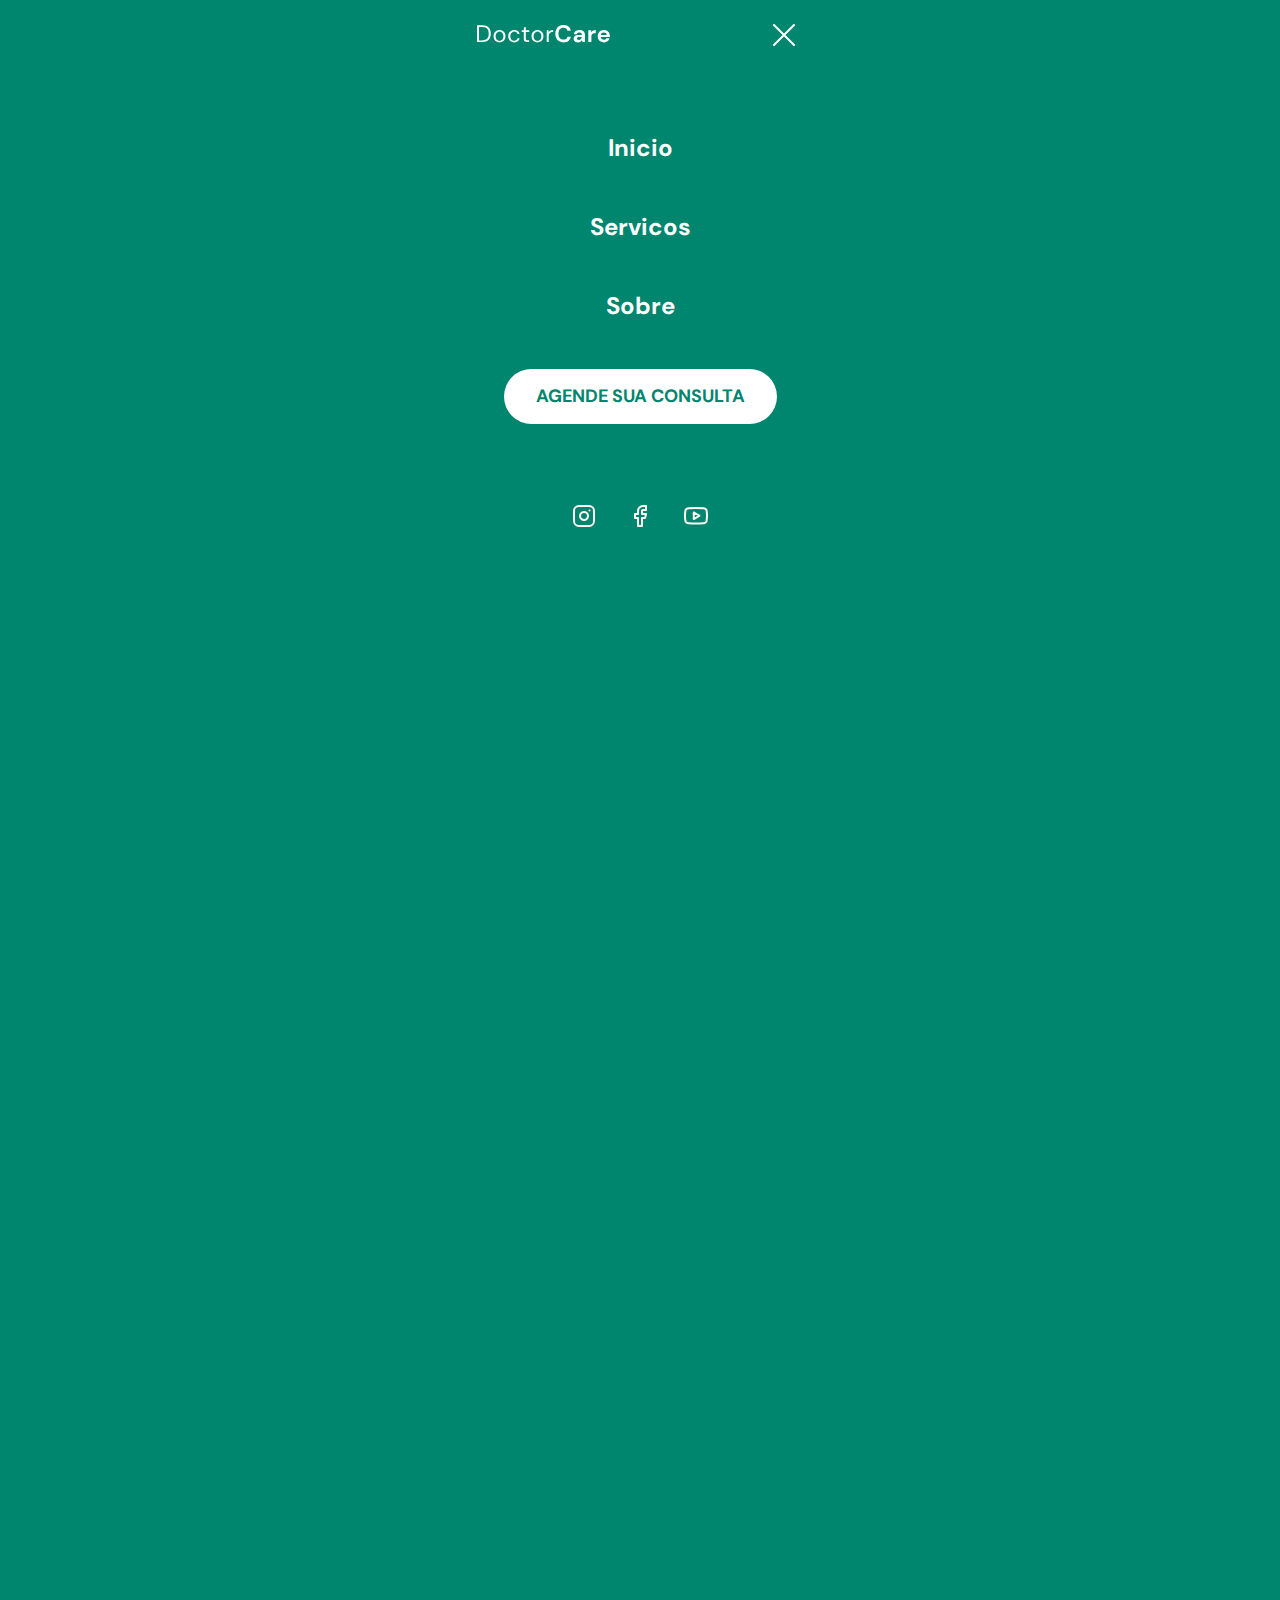
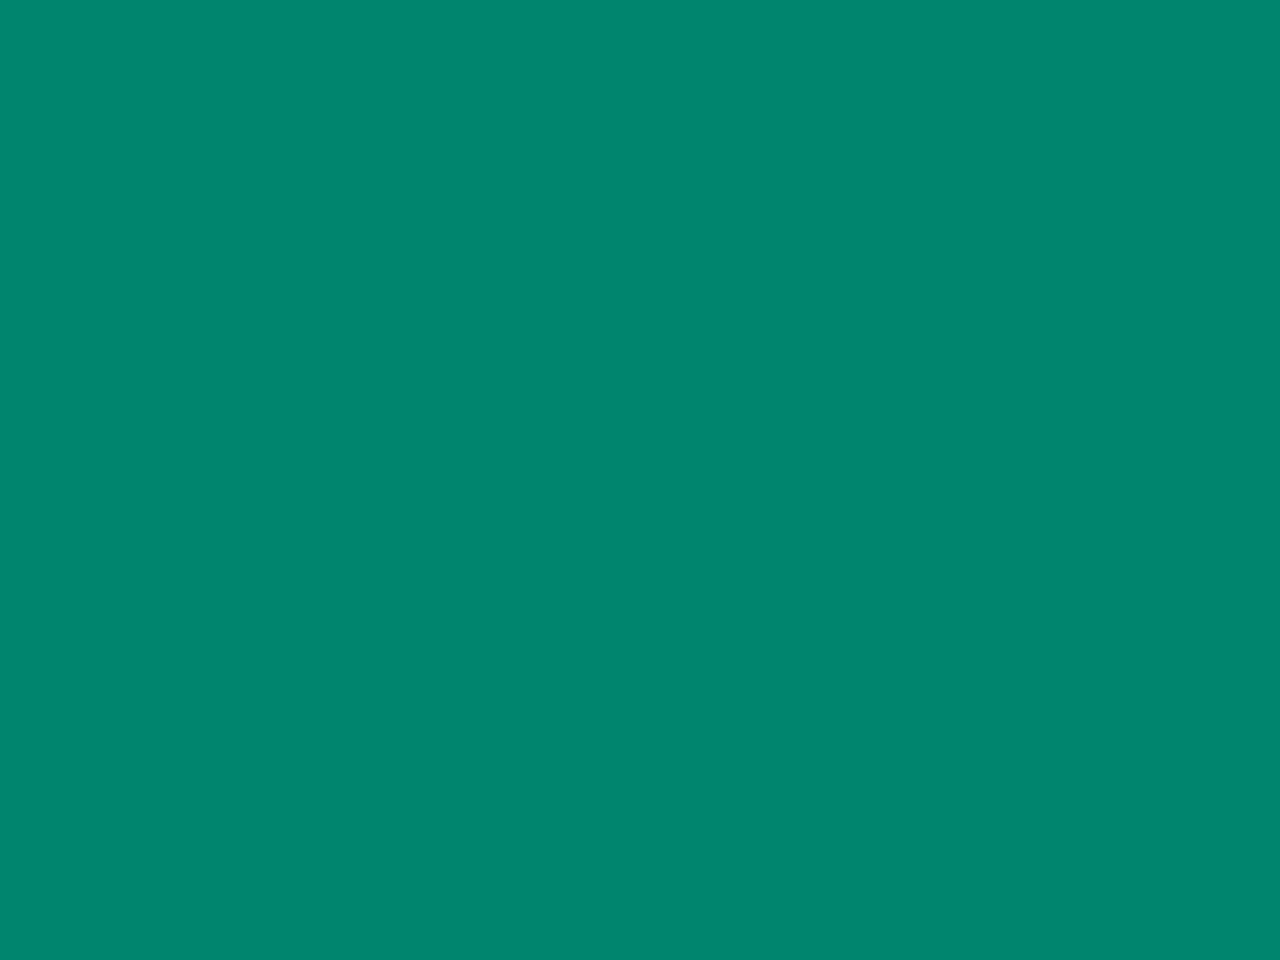
==== Projeto.Rocketnlw/index.html @ 1be6b029 "first commit" ====
<!DOCTYPE html>
<html lang="en">
  <head>
    <meta charset="UTF-8" />
    <meta http-equiv="X-UA-Compatible" content="IE=edge" />
    <meta name="viewport" content="width=device-width, initial-scale=1.0" />
    <title>DoctorCare</title>
    <link rel="stylesheet" href="style.css" />
    <link rel="preconnect" href="https://fonts.googleapis.com" />
    <link rel="preconnect" href="https://fonts.gstatic.com" crossorigin />
    <link
      href="https://fonts.googleapis.com/css2?family=DM+Sans:wght@400;700&display=swap"
      rel="stylesheet"
    />
  </head>
  <body onscroll="onScroll()" class="menu-expanded">
    <nav id="navigation" class="">
      <div class="wrapper">
        <a class="logo" href="#">
          <svg
            width="133"
            height="18"
            viewBox="0 0 133 18"
            fill="none"
            xmlns="http://www.w3.org/2000/svg"
          >
            <path
              d="M0 17.088V0.287999H5.16C8.12 0.287999 10.296 1.04 11.688 2.544C13.096 4.048 13.8 6.112 13.8 8.736C13.8 11.312 13.096 13.352 11.688 14.856C10.296 16.344 8.12 17.088 5.16 17.088H0ZM2.016 15.408H5.112C6.744 15.408 8.04 15.144 9 14.616C9.976 14.072 10.672 13.304 11.088 12.312C11.504 11.304 11.712 10.112 11.712 8.736C11.712 7.328 11.504 6.12 11.088 5.112C10.672 4.104 9.976 3.328 9 2.784C8.04 2.24 6.744 1.968 5.112 1.968H2.016V15.408Z"
              fill="#212529"
            />
            <path
              d="M22.4949 17.376C21.3749 17.376 20.3669 17.12 19.4709 16.608C18.5749 16.096 17.8629 15.376 17.3349 14.448C16.8229 13.504 16.5669 12.4 16.5669 11.136C16.5669 9.872 16.8309 8.776 17.3589 7.848C17.8869 6.904 18.5989 6.176 19.4949 5.664C20.4069 5.152 21.4229 4.896 22.5429 4.896C23.6629 4.896 24.6709 5.152 25.5669 5.664C26.4629 6.176 27.1669 6.904 27.6789 7.848C28.2069 8.776 28.4709 9.872 28.4709 11.136C28.4709 12.4 28.2069 13.504 27.6789 14.448C27.1509 15.376 26.4309 16.096 25.5189 16.608C24.6229 17.12 23.6149 17.376 22.4949 17.376ZM22.4949 15.648C23.1829 15.648 23.8229 15.48 24.4149 15.144C25.0069 14.808 25.4869 14.304 25.8549 13.632C26.2229 12.96 26.4069 12.128 26.4069 11.136C26.4069 10.144 26.2229 9.312 25.8549 8.64C25.5029 7.968 25.0309 7.464 24.4389 7.128C23.8469 6.792 23.2149 6.624 22.5429 6.624C21.8549 6.624 21.2149 6.792 20.6229 7.128C20.0309 7.464 19.5509 7.968 19.1829 8.64C18.8149 9.312 18.6309 10.144 18.6309 11.136C18.6309 12.128 18.8149 12.96 19.1829 13.632C19.5509 14.304 20.0229 14.808 20.5989 15.144C21.1909 15.48 21.8229 15.648 22.4949 15.648Z"
              fill="#212529"
            />
            <path
              d="M37.2261 17.376C36.0901 17.376 35.0661 17.12 34.1541 16.608C33.2581 16.08 32.5461 15.352 32.0181 14.424C31.5061 13.48 31.2501 12.384 31.2501 11.136C31.2501 9.888 31.5061 8.8 32.0181 7.872C32.5461 6.928 33.2581 6.2 34.1541 5.688C35.0661 5.16 36.0901 4.896 37.2261 4.896C38.6341 4.896 39.8181 5.264 40.7781 6C41.7541 6.736 42.3701 7.72 42.6261 8.952H40.5621C40.4021 8.216 40.0101 7.648 39.3861 7.248C38.7621 6.832 38.0341 6.624 37.2021 6.624C36.5301 6.624 35.8981 6.792 35.3061 7.128C34.7141 7.464 34.2341 7.968 33.8661 8.64C33.4981 9.312 33.3141 10.144 33.3141 11.136C33.3141 12.128 33.4981 12.96 33.8661 13.632C34.2341 14.304 34.7141 14.816 35.3061 15.168C35.8981 15.504 36.5301 15.672 37.2021 15.672C38.0341 15.672 38.7621 15.472 39.3861 15.072C40.0101 14.656 40.4021 14.072 40.5621 13.32H42.6261C42.3861 14.52 41.7781 15.496 40.8021 16.248C39.8261 17 38.6341 17.376 37.2261 17.376Z"
              fill="#212529"
            />
            <path
              d="M50.2974 17.088C49.2094 17.088 48.3534 16.824 47.7294 16.296C47.1054 15.768 46.7934 14.816 46.7934 13.44V6.888H44.7294V5.184H46.7934L47.0574 2.328H48.8094V5.184H52.3134V6.888H48.8094V13.44C48.8094 14.192 48.9614 14.704 49.2654 14.976C49.5694 15.232 50.1054 15.36 50.8734 15.36H52.1214V17.088H50.2974Z"
              fill="#212529"
            />
            <path
              d="M60.4506 17.376C59.3306 17.376 58.3226 17.12 57.4266 16.608C56.5306 16.096 55.8186 15.376 55.2906 14.448C54.7786 13.504 54.5226 12.4 54.5226 11.136C54.5226 9.872 54.7866 8.776 55.3146 7.848C55.8426 6.904 56.5546 6.176 57.4506 5.664C58.3626 5.152 59.3786 4.896 60.4986 4.896C61.6186 4.896 62.6266 5.152 63.5226 5.664C64.4186 6.176 65.1226 6.904 65.6346 7.848C66.1626 8.776 66.4266 9.872 66.4266 11.136C66.4266 12.4 66.1626 13.504 65.6346 14.448C65.1066 15.376 64.3866 16.096 63.4746 16.608C62.5786 17.12 61.5706 17.376 60.4506 17.376ZM60.4506 15.648C61.1386 15.648 61.7786 15.48 62.3706 15.144C62.9626 14.808 63.4426 14.304 63.8106 13.632C64.1786 12.96 64.3626 12.128 64.3626 11.136C64.3626 10.144 64.1786 9.312 63.8106 8.64C63.4586 7.968 62.9866 7.464 62.3946 7.128C61.8026 6.792 61.1706 6.624 60.4986 6.624C59.8106 6.624 59.1706 6.792 58.5786 7.128C57.9866 7.464 57.5066 7.968 57.1386 8.64C56.7706 9.312 56.5866 10.144 56.5866 11.136C56.5866 12.128 56.7706 12.96 57.1386 13.632C57.5066 14.304 57.9786 14.808 58.5546 15.144C59.1466 15.48 59.7786 15.648 60.4506 15.648Z"
              fill="#212529"
            />
            <path
              d="M69.7097 17.088V5.184H71.5337L71.7017 7.464C72.0697 6.68 72.6297 6.056 73.3817 5.592C74.1337 5.128 75.0617 4.896 76.1657 4.896V7.008H75.6137C74.9097 7.008 74.2617 7.136 73.6697 7.392C73.0777 7.632 72.6057 8.048 72.2537 8.64C71.9017 9.232 71.7257 10.048 71.7257 11.088V17.088H69.7097Z"
              fill="#212529"
            />
            <path
              d="M86.4924 17.376C84.7964 17.376 83.3404 17.016 82.1244 16.296C80.9084 15.56 79.9724 14.544 79.3164 13.248C78.6604 11.936 78.3324 10.424 78.3324 8.712C78.3324 7 78.6604 5.488 79.3164 4.176C79.9724 2.864 80.9084 1.84 82.1244 1.104C83.3404 0.368 84.7964 0 86.4924 0C88.5084 0 90.1564 0.504 91.4364 1.512C92.7324 2.504 93.5404 3.904 93.8604 5.712H90.4764C90.2684 4.8 89.8204 4.088 89.1324 3.576C88.4604 3.048 87.5644 2.784 86.4444 2.784C84.8924 2.784 83.6764 3.312 82.7964 4.368C81.9164 5.424 81.4764 6.872 81.4764 8.712C81.4764 10.552 81.9164 12 82.7964 13.056C83.6764 14.096 84.8924 14.616 86.4444 14.616C87.5644 14.616 88.4604 14.376 89.1324 13.896C89.8204 13.4 90.2684 12.72 90.4764 11.856H93.8604C93.5404 13.584 92.7324 14.936 91.4364 15.912C90.1564 16.888 88.5084 17.376 86.4924 17.376Z"
              fill="#00856F"
            />
            <path
              d="M101.092 17.376C100.068 17.376 99.2278 17.216 98.5718 16.896C97.9158 16.56 97.4277 16.12 97.1077 15.576C96.7877 15.032 96.6278 14.432 96.6278 13.776C96.6278 12.672 97.0598 11.776 97.9238 11.088C98.7878 10.4 100.084 10.056 101.812 10.056H104.836V9.768C104.836 8.952 104.604 8.352 104.14 7.968C103.676 7.584 103.1 7.392 102.412 7.392C101.788 7.392 101.244 7.544 100.78 7.848C100.316 8.136 100.028 8.568 99.9157 9.144H96.9157C96.9957 8.28 97.2837 7.528 97.7797 6.888C98.2917 6.248 98.9477 5.76 99.7477 5.424C100.548 5.072 101.444 4.896 102.436 4.896C104.132 4.896 105.468 5.32 106.444 6.168C107.42 7.016 107.908 8.216 107.908 9.768V17.088H105.292L105.004 15.168C104.652 15.808 104.156 16.336 103.516 16.752C102.892 17.168 102.084 17.376 101.092 17.376ZM101.788 14.976C102.668 14.976 103.348 14.688 103.828 14.112C104.324 13.536 104.636 12.824 104.764 11.976H102.148C101.332 11.976 100.748 12.128 100.396 12.432C100.044 12.72 99.8678 13.08 99.8678 13.512C99.8678 13.976 100.044 14.336 100.396 14.592C100.748 14.848 101.212 14.976 101.788 14.976Z"
              fill="#00856F"
            />
            <path
              d="M111.319 17.088V5.184H114.055L114.343 7.416C114.775 6.648 115.359 6.04 116.095 5.592C116.847 5.128 117.727 4.896 118.735 4.896V8.136H117.871C117.199 8.136 116.599 8.24 116.071 8.448C115.543 8.656 115.127 9.016 114.823 9.528C114.535 10.04 114.391 10.752 114.391 11.664V17.088H111.319Z"
              fill="#00856F"
            />
            <path
              d="M126.888 17.376C125.688 17.376 124.624 17.12 123.696 16.608C122.768 16.096 122.04 15.376 121.512 14.448C120.984 13.52 120.72 12.448 120.72 11.232C120.72 10 120.976 8.904 121.488 7.944C122.016 6.984 122.736 6.24 123.648 5.712C124.576 5.168 125.664 4.896 126.912 4.896C128.08 4.896 129.112 5.152 130.008 5.664C130.904 6.176 131.6 6.88 132.096 7.776C132.608 8.656 132.864 9.64 132.864 10.728C132.864 10.904 132.856 11.088 132.84 11.28C132.84 11.472 132.832 11.672 132.816 11.88H123.768C123.832 12.808 124.152 13.536 124.728 14.064C125.32 14.592 126.032 14.856 126.864 14.856C127.488 14.856 128.008 14.72 128.424 14.448C128.856 14.16 129.176 13.792 129.384 13.344H132.504C132.28 14.096 131.904 14.784 131.376 15.408C130.864 16.016 130.224 16.496 129.456 16.848C128.704 17.2 127.848 17.376 126.888 17.376ZM126.912 7.392C126.16 7.392 125.496 7.608 124.92 8.04C124.344 8.456 123.976 9.096 123.816 9.96H129.744C129.696 9.176 129.408 8.552 128.88 8.088C128.352 7.624 127.696 7.392 126.912 7.392Z"
              fill="#00856F"
            />
          </svg>
        </a>

        <div class="menu">
          <ul>
            <li><a href="#">Inicio</a></li>
            <li><a href="#">Servicos</a></li>
            <li><a href="#">Sobre</a></li>
          </ul>

          <a class="button" href="">Agende sua consulta</a>

          <ul class="social-links">
            <li>
              <a target="_blank" href="https://github.com/YuriPureza"
                ><svg
                  width="24"
                  height="24"
                  viewBox="0 0 24 24"
                  fill="none"
                  xmlns="http://www.w3.org/2000/svg"
                >
                  <path
                    d="M17 1.99997H7C4.23858 1.99997 2 4.23855 2 6.99997V17C2 19.7614 4.23858 22 7 22H17C19.7614 22 22 19.7614 22 17V6.99997C22 4.23855 19.7614 1.99997 17 1.99997Z"
                    stroke="#FFFAF1"
                    stroke-width="2"
                    stroke-linecap="round"
                    stroke-linejoin="round"
                  />
                  <path
                    d="M15.9997 11.3701C16.1231 12.2023 15.981 13.0523 15.5935 13.7991C15.206 14.5459 14.5929 15.1515 13.8413 15.5297C13.0898 15.908 12.2382 16.0397 11.4075 15.906C10.5768 15.7723 9.80947 15.3801 9.21455 14.7852C8.61962 14.1903 8.22744 13.4229 8.09377 12.5923C7.96011 11.7616 8.09177 10.91 8.47003 10.1584C8.84829 9.40691 9.45389 8.7938 10.2007 8.4063C10.9475 8.0188 11.7975 7.87665 12.6297 8.00006C13.4786 8.12594 14.2646 8.52152 14.8714 9.12836C15.4782 9.73521 15.8738 10.5211 15.9997 11.3701Z"
                    stroke="#FFFAF1"
                    stroke-width="2"
                    stroke-linecap="round"
                    stroke-linejoin="round"
                  />
                  <path
                    d="M17.5 6.49997H17.51"
                    stroke="#FFFAF1"
                    stroke-width="2"
                    stroke-linecap="round"
                    stroke-linejoin="round"
                  />
                </svg>
              </a>
            </li>
            <li>
              <a target="_blank" href="https://github.com/YuriPureza"
                ><svg
                  width="24"
                  height="24"
                  viewBox="0 0 24 24"
                  fill="none"
                  xmlns="http://www.w3.org/2000/svg"
                >
                  <path
                    d="M18 1.99997H15C13.6739 1.99997 12.4021 2.52675 11.4645 3.46444C10.5268 4.40212 10 5.67389 10 6.99997V9.99997H7V14H10V22H14V14H17L18 9.99997H14V6.99997C14 6.73475 14.1054 6.4804 14.2929 6.29286C14.4804 6.10533 14.7348 5.99997 15 5.99997H18V1.99997Z"
                    stroke="#FFFAF1"
                    stroke-width="2"
                    stroke-linecap="round"
                    stroke-linejoin="round"
                  />
                </svg>
              </a>
            </li>
            <li>
              <a target="_blank" href="https://github.com/YuriPureza"
                ><svg
                  width="24"
                  height="24"
                  viewBox="0 0 24 24"
                  fill="none"
                  xmlns="http://www.w3.org/2000/svg"
                >
                  <path
                    d="M22.5396 6.42C22.4208 5.94541 22.1789 5.51057 21.8382 5.15941C21.4976 4.80824 21.0703 4.55318 20.5996 4.42C18.8796 4 11.9996 4 11.9996 4C11.9996 4 5.1196 4 3.3996 4.46C2.92884 4.59318 2.50157 4.84824 2.16094 5.19941C1.82031 5.55057 1.57838 5.98541 1.4596 6.46C1.14481 8.20556 0.990831 9.97631 0.999595 11.75C0.988374 13.537 1.14236 15.3213 1.4596 17.08C1.59055 17.5398 1.8379 17.9581 2.17774 18.2945C2.51758 18.6308 2.93842 18.8738 3.3996 19C5.1196 19.46 11.9996 19.46 11.9996 19.46C11.9996 19.46 18.8796 19.46 20.5996 19C21.0703 18.8668 21.4976 18.6118 21.8382 18.2606C22.1789 17.9094 22.4208 17.4746 22.5396 17C22.852 15.2676 23.0059 13.5103 22.9996 11.75C23.0108 9.96295 22.8568 8.1787 22.5396 6.42Z"
                    stroke="#FFFAF1"
                    stroke-width="2"
                    stroke-linecap="round"
                    stroke-linejoin="round"
                  />
                  <path
                    d="M9.75 15.02L15.5 11.75L9.75 8.48001V15.02Z"
                    stroke="#FFFAF1"
                    stroke-width="2"
                    stroke-linecap="round"
                    stroke-linejoin="round"
                  />
                </svg>
              </a>
            </li>
          </ul>
        </div>

        <button
          aria-expanded="false"
          aria-label="Abrir menu"
          onclick="openMenu()"
          class="open-menu"
        >
          <svg
            width="40"
            height="40"
            viewBox="0 0 40 40"
            fill="none"
            xmlns="http://www.w3.org/2000/svg"
          >
            <path
              d="M10 20H30"
              stroke="#00856F"
              stroke-width="2"
              stroke-linecap="round"
              stroke-linejoin="round"
            />
            <path
              d="M10 12H30"
              stroke="#00856F"
              stroke-width="2"
              stroke-linecap="round"
              stroke-linejoin="round"
            />
            <path
              d="M18 28L30 28"
              stroke="#00856F"
              stroke-width="2"
              stroke-linecap="round"
              stroke-linejoin="round"
            />
          </svg>
        </button>
        <button
          aria-expanded="true"
          aria-label="Fechar menu"
          onclick="closeMenu()"
          class="close-menu"
        >
          <svg
            width="40"
            height="40"
            viewBox="0 0 40 40"
            fill="none"
            xmlns="http://www.w3.org/2000/svg"
          >
            <path
              d="M30 10L10 30M10 10L30 30"
              stroke="#FFFAF1"
              stroke-width="2"
              stroke-linecap="round"
              stroke-linejoin="round"
            />
          </svg>
        </button>
      </div>
    </nav>

    <header class="wrapper">
      <h4>BOAS-VINDAS A DOCTORCARE 👋</h4>

      <h1>Assistência médica simplificada para todos</h1>
      <p>
        Os médicos da DoctorCare vão além dos sintomas para tratar a causa raiz
        de sua doença e proporcionar uma cura a longo prazo.
      </p>
      <button>
        <svg
          width="20"
          height="20"
          viewBox="0 0 20 20"
          fill="none"
          xmlns="http://www.w3.org/2000/svg"
        >
          <path
            d="M13.8337 11.6667C13.667 11.5833 12.5837 11.0833 12.417 11C12.2503 10.9167 12.0837 10.9167 11.917 11.0833C11.7503 11.25 11.417 11.75 11.2503 11.9167C11.167 12.0833 11.0003 12.0833 10.8337 12C10.2503 11.75 9.66699 11.4167 9.16699 11C8.75033 10.5833 8.33366 10.0833 8.00033 9.58334C7.91699 9.41668 8.00033 9.25001 8.08366 9.16668C8.16699 9.08334 8.25033 8.91668 8.41699 8.83334C8.50033 8.75001 8.58366 8.58334 8.58366 8.50001C8.66699 8.41668 8.66699 8.25001 8.58366 8.16668C8.50033 8.08334 8.08366 7.08334 7.91699 6.66668C7.83366 6.08334 7.66699 6.08334 7.50033 6.08334C7.41699 6.08334 7.25033 6.08334 7.08366 6.08334C6.91699 6.08334 6.66699 6.25001 6.58366 6.33334C6.08366 6.83334 5.83366 7.41668 5.83366 8.08334C5.91699 8.83334 6.16699 9.58334 6.66699 10.25C7.58366 11.5833 8.75033 12.6667 10.167 13.3333C10.5837 13.5 10.917 13.6667 11.3337 13.75C11.7503 13.9167 12.167 13.9167 12.667 13.8333C13.2503 13.75 13.7503 13.3333 14.0837 12.8333C14.2503 12.5 14.2503 12.1667 14.167 11.8333C14.167 11.8333 14.0003 11.75 13.8337 11.6667ZM15.917 4.08334C12.667 0.833344 7.41699 0.833344 4.16699 4.08334C1.50033 6.75001 1.00033 10.8333 2.83366 14.0833L1.66699 18.3333L6.08366 17.1667C7.33366 17.8333 8.66699 18.1667 10.0003 18.1667C14.5837 18.1667 18.2503 14.5 18.2503 9.91668C18.3337 7.75001 17.417 5.66668 15.917 4.08334ZM13.667 15.75C12.5837 16.4167 11.3337 16.8333 10.0003 16.8333C8.75033 16.8333 7.58366 16.5 6.50033 15.9167L6.25033 15.75L3.66699 16.4167L4.33366 13.9167L4.16699 13.6667C2.16699 10.3333 3.16699 6.16668 6.41699 4.08334C9.66699 2.00001 13.8337 3.08334 15.8337 6.25001C17.8337 9.50001 16.917 13.75 13.667 15.75Z"
            fill="white"
          />
        </svg>
        Agende um horario
      </button>

      <img
        src="/assests/Foto.png"
        alt="Mulher negra vestindo moletom verde e sorrindo"
      />

      <div class="stats">
        <div class="stat">
          <h3>+3.500</h3>
          <p>Pacientes atendidos</p>
        </div>

        <div class="stat">
          <h3>+15</h3>
          <p>Especialistas disponiveis</p>
        </div>

        <div class="stat">
          <h3>+10</h3>
          <p>Anos no mercado</p>
        </div>
      </div>
    </header>

    <script src="main.js"></script>
  </body>
</html>
---- Projeto.Rocketnlw/style.css ----
/*========== GERAL =========*/

*{
    margin: 0;
    padding: 0;
    box-sizing: border-box;
}


:root {
    --primary-color: hsl(170, 100%, 26%);
    --headline:hsl(210, 11%, 15%);
    --paragraph: hsl(210, 9%, 31%);
    --brand-beige: hsl(39, 100%, 97%);
    --brand-light: hsl(148, 23%, 89%);

    font-size: 62.5%;

    --nav-height: 7.2rem
}

html,
body {
    width: 100%;
    height: 100%;
}
body {
    font-family: 'DM sans';
    font-size: 1.6rem;

    text-align: center;

    overflow: overlay;
}

.wrapper{
    width: 37.5rem;
    margin-inline: auto;
    padding-inline: 2.4rem;
}

ul {
    list-style: none;
}

/*======== HEADER=========*/
header{
    margin-top: calc(4.1rem + var(--nav-height));
}

header::before {
    content: "";
    width: 100%;
    height: calc(108rem + var(--nav-height));
    background-color: var(--brand-light);
    display: block;

    position: absolute;
    top: 0;
    left: 0;
    z-index: -1;
}

header h4 {
    font-size: 1.4rem;
    color: var(--primary-color);
    margin-bottom: 1.6rem;
}

header h1 {
    font-size: 3.4rem;
    color: var(--headline);
    line-height:  130%;
    margin-bottom: 2.4rem;
}

header p {
    font-size: 1.8rem;
    line-height: 150%;
    font-weight: 400;
    color: var(--paragraph);
    margin-bottom: 3.2rem;
}

header img {
    width: 26.4rem;
    display: block;
    margin-inline: auto;
    object-position: 0 2rem;
}

header button {
    background-color: var(--primary-color);
    border: none;

    border-radius: 4rem;   
    margin-bottom: 6rem;

    height: 6.2rem;
    width: 26.3rem;

    color:white;
    text-transform: uppercase;
    font-size: 1.4rem;
    font-weight: 700;

    display: flex;
    align-items: center;
    justify-content: center;
    gap: 1.6rem;

    margin-right: auto;
    margin-left: auto;
}

header .stats {
    width: 32.7rem;
    padding-block: 4rem;
    margin-inline: auto;


    background-color: var(--brand-beige);
    border: 1px solid var(--brand-light);
    border-radius: 0.6rem;

    display: flex;
    flex-direction: column;
    justify-content: center;
    gap: 6rem;



}

header .stat h3 {
    font-size: 4.8rem;
    color: var(--headline);
    line-height: 130%;

    margin-bottom: 0.4rem;
}

.stat p {
    margin: 0;
    color: var(--primary-color);
    font-size: 1.6rem;
    line-height: 150%;
}

/*=========== NAVIGATION =========*/

nav {
    display: flex;

    height: var(--nav-height);

    position: fixed;
    top: 0;
    left: 50%;
    transform: translateX(-50%);


}

nav .wrapper {
    display: flex;
    align-items: center;
    justify-content: space-between;
}

nav.scroll {
    background-color: var(--primary-color);
    width: 100vw;
}

nav.scroll svg:nth-child(1) path {
    fill: white;
}

nav.scroll button path {
    stroke: white;
}

nav button {
    background: none;
    border: none;
    cursor: pointer;
}
/*==================== Menu-Expanded ==================*/
body.menu-expanded {
    overflow: hidden;
}

body.menu-expanded > :not(nav) {
    display: none;
}

.menu, 
.close-menu,
body.menu-expanded .open-menu{
    opacity: 0;
    visibility: hidden;
}

body.menu-expanded .menu,
body.menu-expanded .close-menu {
    opacity: 1;
    visibility: visible;
}



body.menu-expanded .menu {
    position: fixed;
    top: 0;
    left: 0;
    background-color: var(--primary-color);

    width: 100vw;
    height: 200vw;

    padding-top: var(--nav-height);

}

body.menu-expanded nav {
    position: relative;
}

.menu ul:nth-child(1) {
    display: flex;
    flex-direction: column;
    gap: 4.8rem;

    margin-top: 6rem;

    font-weight: 700;
    font-size: 2.4rem;
    line-height: 3.1rem;

    
}

.menu ul li a {
    color: white;
    text-decoration: none;
}

.menu .button {
    background-color: white ;
    border-radius: 4rem;
    font-weight: 700;
    font-size: 1.8rem;
    line-height: 2.3rem;
    text-transform: uppercase;
    text-decoration: none;

    color: var(--primary-color);

    display: inline-block;
    padding: 1.6rem 3.2rem;

    margin-top: 4.8rem;
    margin-bottom: 8rem;

}

.social-links {
    display: flex;
    justify-content: center;
    align-items: center;
    gap: 3.2rem;
}

body.menu-expanded .logo,
body.menu-expanded button {
    position: relative;
    z-index: 100;
}

body.menu-expanded .logo  path {
    fill: white;
}

body.menu-expanded button path {
    stroke: white;
}
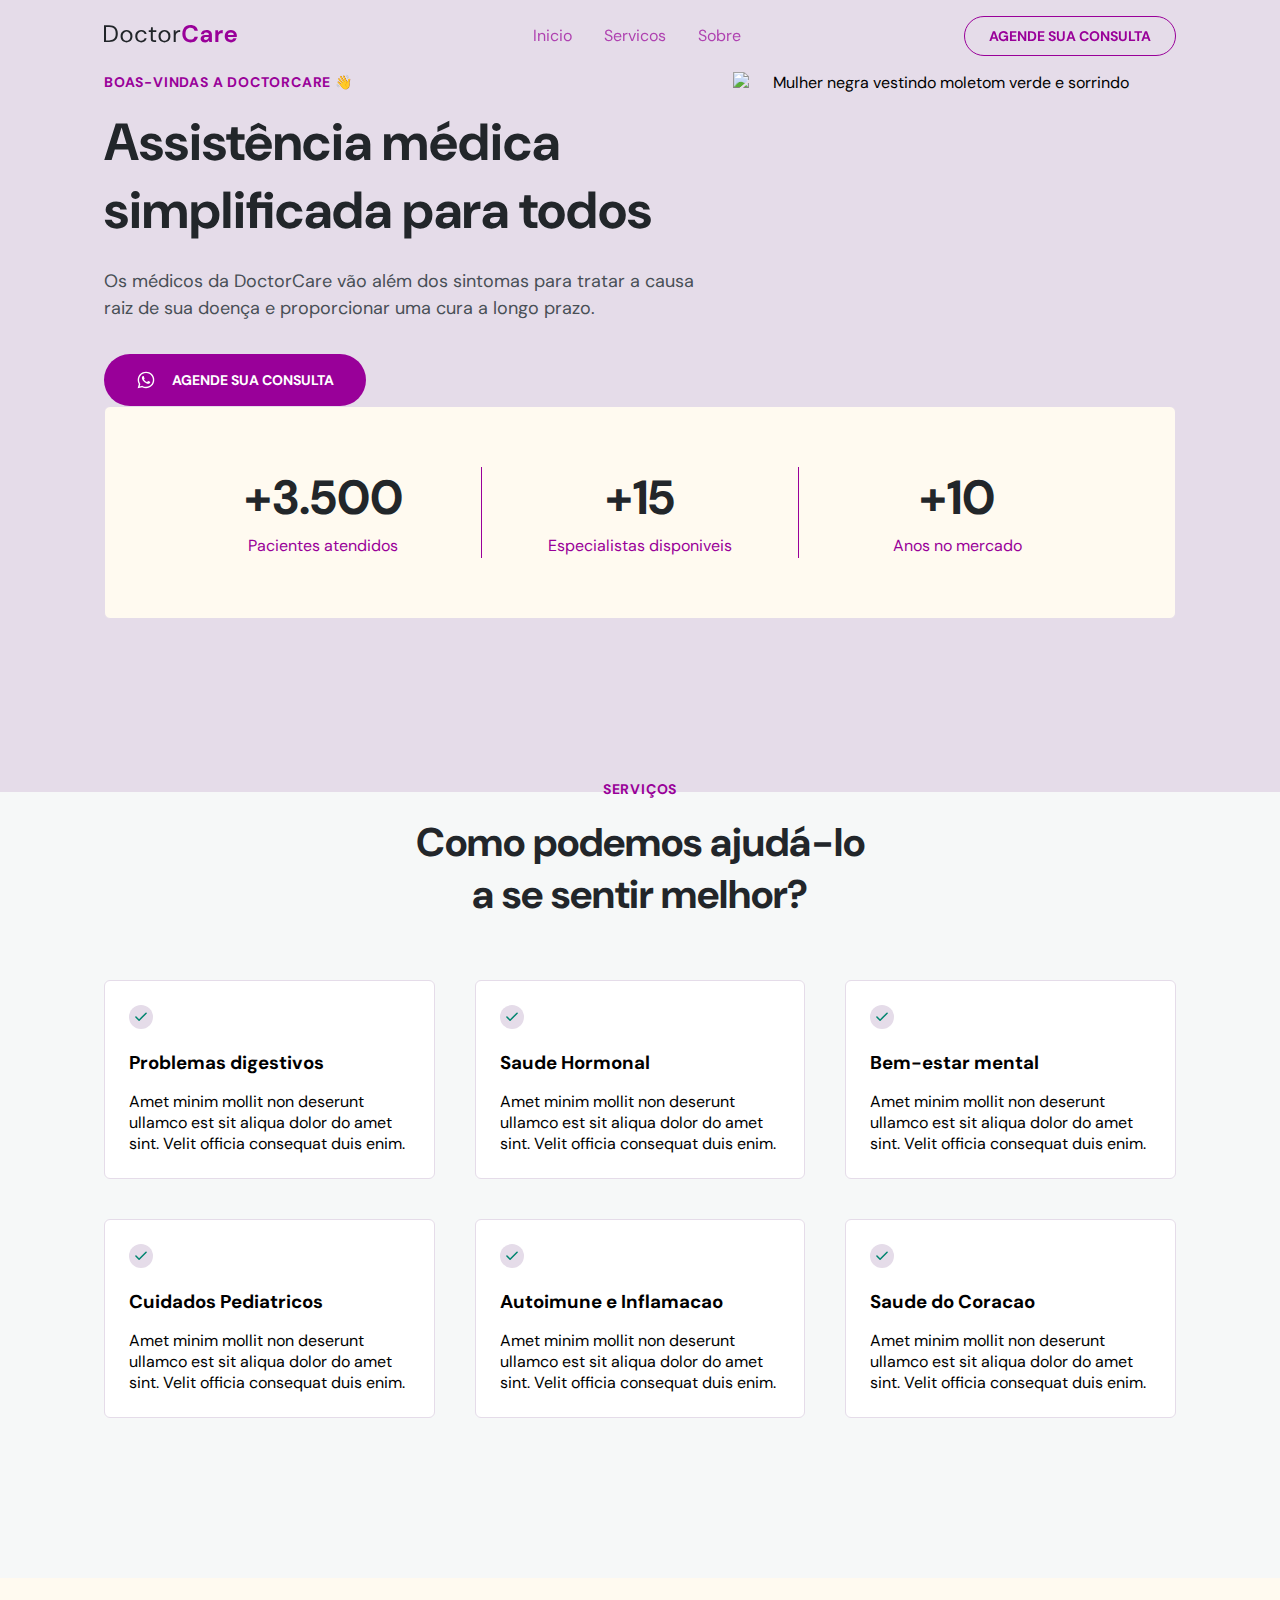
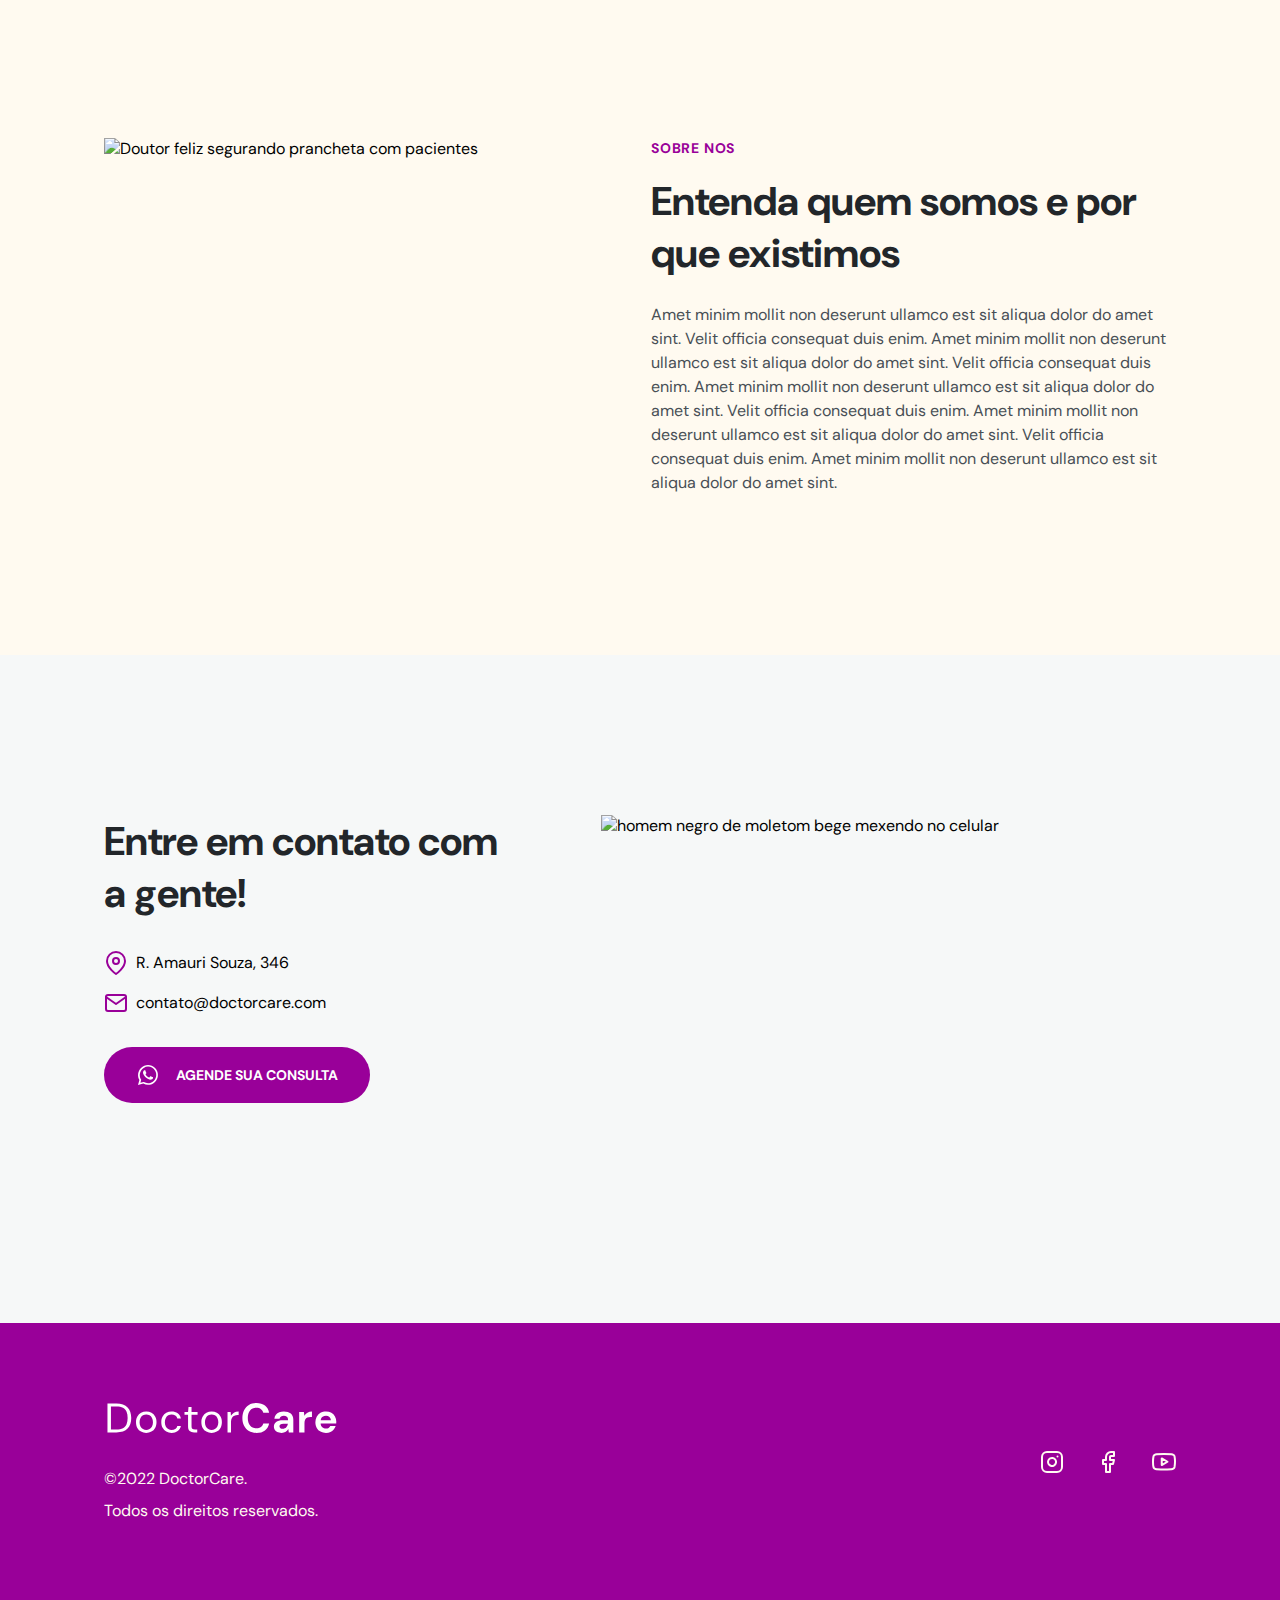
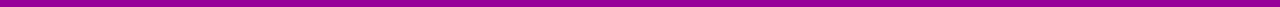
==== commit a35bd138: "Dia-5(Desktop)" ====
--- a/Projeto.Rocketnlw/index.html
+++ b/Projeto.Rocketnlw/index.html
@@ -13,10 +13,10 @@
       rel="stylesheet"
     />
   </head>
-  <body onscroll="onScroll()" class="menu-expanded">
-    <nav id="navigation" class="">
+  <body onscroll="onScroll()">
+    <nav id="navigation">
       <div class="wrapper">
-        <a class="logo" href="#">
+        <a class="logo" href="#home">
           <svg
             width="133"
             height="18"
@@ -69,12 +69,14 @@
 
         <div class="menu">
           <ul>
-            <li><a href="#">Inicio</a></li>
-            <li><a href="#">Servicos</a></li>
-            <li><a href="#">Sobre</a></li>
+            <li><a onclick="closeMenu()" href="#home">Inicio</a></li>
+            <li><a onclick="closeMenu()" href="#services">Servicos</a></li>
+            <li><a onclick="closeMenu()" href="#about">Sobre</a></li>
           </ul>
 
-          <a class="button" href="">Agende sua consulta</a>
+          <a class="button" onclick="closeMenu()" href="#contact"
+            >Agende sua consulta</a
+          >
 
           <ul class="social-links">
             <li>
@@ -219,53 +221,519 @@
       </div>
     </nav>
 
-    <header class="wrapper">
-      <h4>BOAS-VINDAS A DOCTORCARE 👋</h4>
-
-      <h1>Assistência médica simplificada para todos</h1>
-      <p>
-        Os médicos da DoctorCare vão além dos sintomas para tratar a causa raiz
-        de sua doença e proporcionar uma cura a longo prazo.
-      </p>
-      <button>
-        <svg
-          width="20"
-          height="20"
-          viewBox="0 0 20 20"
-          fill="none"
-          xmlns="http://www.w3.org/2000/svg"
-        >
-          <path
-            d="M13.8337 11.6667C13.667 11.5833 12.5837 11.0833 12.417 11C12.2503 10.9167 12.0837 10.9167 11.917 11.0833C11.7503 11.25 11.417 11.75 11.2503 11.9167C11.167 12.0833 11.0003 12.0833 10.8337 12C10.2503 11.75 9.66699 11.4167 9.16699 11C8.75033 10.5833 8.33366 10.0833 8.00033 9.58334C7.91699 9.41668 8.00033 9.25001 8.08366 9.16668C8.16699 9.08334 8.25033 8.91668 8.41699 8.83334C8.50033 8.75001 8.58366 8.58334 8.58366 8.50001C8.66699 8.41668 8.66699 8.25001 8.58366 8.16668C8.50033 8.08334 8.08366 7.08334 7.91699 6.66668C7.83366 6.08334 7.66699 6.08334 7.50033 6.08334C7.41699 6.08334 7.25033 6.08334 7.08366 6.08334C6.91699 6.08334 6.66699 6.25001 6.58366 6.33334C6.08366 6.83334 5.83366 7.41668 5.83366 8.08334C5.91699 8.83334 6.16699 9.58334 6.66699 10.25C7.58366 11.5833 8.75033 12.6667 10.167 13.3333C10.5837 13.5 10.917 13.6667 11.3337 13.75C11.7503 13.9167 12.167 13.9167 12.667 13.8333C13.2503 13.75 13.7503 13.3333 14.0837 12.8333C14.2503 12.5 14.2503 12.1667 14.167 11.8333C14.167 11.8333 14.0003 11.75 13.8337 11.6667ZM15.917 4.08334C12.667 0.833344 7.41699 0.833344 4.16699 4.08334C1.50033 6.75001 1.00033 10.8333 2.83366 14.0833L1.66699 18.3333L6.08366 17.1667C7.33366 17.8333 8.66699 18.1667 10.0003 18.1667C14.5837 18.1667 18.2503 14.5 18.2503 9.91668C18.3337 7.75001 17.417 5.66668 15.917 4.08334ZM13.667 15.75C12.5837 16.4167 11.3337 16.8333 10.0003 16.8333C8.75033 16.8333 7.58366 16.5 6.50033 15.9167L6.25033 15.75L3.66699 16.4167L4.33366 13.9167L4.16699 13.6667C2.16699 10.3333 3.16699 6.16668 6.41699 4.08334C9.66699 2.00001 13.8337 3.08334 15.8337 6.25001C17.8337 9.50001 16.917 13.75 13.667 15.75Z"
-            fill="white"
+    <section id="home">
+      <div class="wrapper">
+        <div class="col-a">
+          <header>
+            <h4>BOAS-VINDAS A DOCTORCARE 👋</h4>
+
+            <h1>Assistência médica simplificada para todos</h1>
+          </header>
+
+          <div class="content">
+            <p>
+              Os médicos da DoctorCare vão além dos sintomas para tratar a causa
+              raiz de sua doença e proporcionar uma cura a longo prazo.
+            </p>
+            <a class="button" href="#contact">
+              <svg
+                width="20"
+                height="20"
+                viewBox="0 0 20 20"
+                fill="none"
+                xmlns="http://www.w3.org/2000/svg"
+              >
+                <path
+                  d="M13.8337 11.6667C13.667 11.5833 12.5837 11.0833 12.417 11C12.2503 10.9167 12.0837 10.9167 11.917 11.0833C11.7503 11.25 11.417 11.75 11.2503 11.9167C11.167 12.0833 11.0003 12.0833 10.8337 12C10.2503 11.75 9.66699 11.4167 9.16699 11C8.75033 10.5833 8.33366 10.0833 8.00033 9.58334C7.91699 9.41668 8.00033 9.25001 8.08366 9.16668C8.16699 9.08334 8.25033 8.91668 8.41699 8.83334C8.50033 8.75001 8.58366 8.58334 8.58366 8.50001C8.66699 8.41668 8.66699 8.25001 8.58366 8.16668C8.50033 8.08334 8.08366 7.08334 7.91699 6.66668C7.83366 6.08334 7.66699 6.08334 7.50033 6.08334C7.41699 6.08334 7.25033 6.08334 7.08366 6.08334C6.91699 6.08334 6.66699 6.25001 6.58366 6.33334C6.08366 6.83334 5.83366 7.41668 5.83366 8.08334C5.91699 8.83334 6.16699 9.58334 6.66699 10.25C7.58366 11.5833 8.75033 12.6667 10.167 13.3333C10.5837 13.5 10.917 13.6667 11.3337 13.75C11.7503 13.9167 12.167 13.9167 12.667 13.8333C13.2503 13.75 13.7503 13.3333 14.0837 12.8333C14.2503 12.5 14.2503 12.1667 14.167 11.8333C14.167 11.8333 14.0003 11.75 13.8337 11.6667ZM15.917 4.08334C12.667 0.833344 7.41699 0.833344 4.16699 4.08334C1.50033 6.75001 1.00033 10.8333 2.83366 14.0833L1.66699 18.3333L6.08366 17.1667C7.33366 17.8333 8.66699 18.1667 10.0003 18.1667C14.5837 18.1667 18.2503 14.5 18.2503 9.91668C18.3337 7.75001 17.417 5.66668 15.917 4.08334ZM13.667 15.75C12.5837 16.4167 11.3337 16.8333 10.0003 16.8333C8.75033 16.8333 7.58366 16.5 6.50033 15.9167L6.25033 15.75L3.66699 16.4167L4.33366 13.9167L4.16699 13.6667C2.16699 10.3333 3.16699 6.16668 6.41699 4.08334C9.66699 2.00001 13.8337 3.08334 15.8337 6.25001C17.8337 9.50001 16.917 13.75 13.667 15.75Z"
+                  fill="white"
+                />
+              </svg>
+
+              Agende sua consulta
+            </a>
+          </div>
+        </div>
+
+        <div class="col-b">
+          <img
+            src="/assests/Mulher negra sorrindo com as maos no coracao.png"
+            alt="Mulher negra vestindo moletom verde e sorrindo"
           />
-        </svg>
-        Agende um horario
-      </button>
-
-      <img
-        src="/assests/Foto.png"
-        alt="Mulher negra vestindo moletom verde e sorrindo"
-      />
-
-      <div class="stats">
-        <div class="stat">
-          <h3>+3.500</h3>
-          <p>Pacientes atendidos</p>
-        </div>
-
-        <div class="stat">
-          <h3>+15</h3>
-          <p>Especialistas disponiveis</p>
-        </div>
-
-        <div class="stat">
-          <h3>+10</h3>
-          <p>Anos no mercado</p>
+        </div>
+
+        <div class="stats">
+          <div class="stat">
+            <h3>+3.500</h3>
+            <p>Pacientes atendidos</p>
+          </div>
+
+          <div class="stat">
+            <h3>+15</h3>
+            <p>Especialistas disponiveis</p>
+          </div>
+
+          <div class="stat">
+            <h3>+10</h3>
+            <p>Anos no mercado</p>
+          </div>
         </div>
       </div>
-    </header>
-
+    </section>
+
+    <section id="services">
+      <div class="wrapper">
+        <header>
+          <h4>Serviços</h4>
+          <h2>Como podemos ajudá-lo a se sentir melhor?</h2>
+        </header>
+
+        <div class="content"></div>
+        <div class="cards">
+          <div class="card">
+            <svg
+              width="24"
+              height="24"
+              viewBox="0 0 24 24"
+              fill="none"
+              xmlns="http://www.w3.org/2000/svg"
+            >
+              <circle cx="12" cy="12" r="12" fill="#DCE9E2" />
+              <path
+                d="M17.091 8.18182L10.091 15.1818L6.90918 12"
+                stroke="#00856F"
+                stroke-width="1.5"
+                stroke-linecap="round"
+                stroke-linejoin="round"
+              />
+            </svg>
+            <h3>Problemas digestivos</h3>
+            <p>
+              Amet minim mollit non deserunt ullamco est sit aliqua dolor do
+              amet sint. Velit officia consequat duis enim.
+            </p>
+          </div>
+
+          <div class="card">
+            <svg
+              width="24"
+              height="24"
+              viewBox="0 0 24 24"
+              fill="none"
+              xmlns="http://www.w3.org/2000/svg"
+            >
+              <circle cx="12" cy="12" r="12" fill="#DCE9E2" />
+              <path
+                d="M17.091 8.18182L10.091 15.1818L6.90918 12"
+                stroke="#00856F"
+                stroke-width="1.5"
+                stroke-linecap="round"
+                stroke-linejoin="round"
+              />
+            </svg>
+            <h3>Saude Hormonal</h3>
+            <p>
+              Amet minim mollit non deserunt ullamco est sit aliqua dolor do
+              amet sint. Velit officia consequat duis enim.
+            </p>
+          </div>
+
+          <div class="card">
+            <svg
+              width="24"
+              height="24"
+              viewBox="0 0 24 24"
+              fill="none"
+              xmlns="http://www.w3.org/2000/svg"
+            >
+              <circle cx="12" cy="12" r="12" fill="#DCE9E2" />
+              <path
+                d="M17.091 8.18182L10.091 15.1818L6.90918 12"
+                stroke="#00856F"
+                stroke-width="1.5"
+                stroke-linecap="round"
+                stroke-linejoin="round"
+              />
+            </svg>
+            <h3>Bem-estar mental</h3>
+            <p>
+              Amet minim mollit non deserunt ullamco est sit aliqua dolor do
+              amet sint. Velit officia consequat duis enim.
+            </p>
+          </div>
+
+          <div class="card">
+            <svg
+              width="24"
+              height="24"
+              viewBox="0 0 24 24"
+              fill="none"
+              xmlns="http://www.w3.org/2000/svg"
+            >
+              <circle cx="12" cy="12" r="12" fill="#DCE9E2" />
+              <path
+                d="M17.091 8.18182L10.091 15.1818L6.90918 12"
+                stroke="#00856F"
+                stroke-width="1.5"
+                stroke-linecap="round"
+                stroke-linejoin="round"
+              />
+            </svg>
+            <h3>Cuidados Pediatricos</h3>
+            <p>
+              Amet minim mollit non deserunt ullamco est sit aliqua dolor do
+              amet sint. Velit officia consequat duis enim.
+            </p>
+          </div>
+
+          <div class="card">
+            <svg
+              width="24"
+              height="24"
+              viewBox="0 0 24 24"
+              fill="none"
+              xmlns="http://www.w3.org/2000/svg"
+            >
+              <circle cx="12" cy="12" r="12" fill="#DCE9E2" />
+              <path
+                d="M17.091 8.18182L10.091 15.1818L6.90918 12"
+                stroke="#00856F"
+                stroke-width="1.5"
+                stroke-linecap="round"
+                stroke-linejoin="round"
+              />
+            </svg>
+            <h3>Autoimune e Inflamacao</h3>
+            <p>
+              Amet minim mollit non deserunt ullamco est sit aliqua dolor do
+              amet sint. Velit officia consequat duis enim.
+            </p>
+          </div>
+
+          <div class="card">
+            <svg
+              width="24"
+              height="24"
+              viewBox="0 0 24 24"
+              fill="none"
+              xmlns="http://www.w3.org/2000/svg"
+            >
+              <circle cx="12" cy="12" r="12" fill="#DCE9E2" />
+              <path
+                d="M17.091 8.18182L10.091 15.1818L6.90918 12"
+                stroke="#00856F"
+                stroke-width="1.5"
+                stroke-linecap="round"
+                stroke-linejoin="round"
+              />
+            </svg>
+            <h3>Saude do Coracao</h3>
+            <p>
+              Amet minim mollit non deserunt ullamco est sit aliqua dolor do
+              amet sint. Velit officia consequat duis enim.
+            </p>
+          </div>
+        </div>
+      </div>
+    </section>
+
+    <section id="about">
+      <div class="wrapper">
+        <div class="col-a">
+          <header>
+            <h4>Sobre nos</h4>
+            <h2>Entenda quem somos e por que existimos</h2>
+          </header>
+
+          <div class="content">
+            <p>
+              Amet minim mollit non deserunt ullamco est sit aliqua dolor do
+              amet sint. Velit officia consequat duis enim. Amet minim mollit
+              non deserunt ullamco est sit aliqua dolor do amet sint. Velit
+              officia consequat duis enim. Amet minim mollit non deserunt
+              ullamco est sit aliqua dolor do amet sint. Velit officia consequat
+              duis enim. Amet minim mollit non deserunt ullamco est sit aliqua
+              dolor do amet sint. Velit officia consequat duis enim. Amet minim
+              mollit non deserunt ullamco est sit aliqua dolor do amet sint.
+            </p>
+          </div>
+        </div>
+
+        <div class="col-b">
+          <img
+            src="/assests/Medico branco feliz com paciente e sua mae.png"
+            alt="Doutor feliz segurando prancheta com pacientes"
+          />
+        </div>
+      </div>
+    </section>
+
+    <section id="contact">
+      <div class="wrapper">
+        <div class="col-a">
+          <header>
+            <h2>Entre em contato com a gente!</h2>
+          </header>
+
+          <div class="content">
+            <ul>
+              <li>
+                <svg
+                  width="24"
+                  height="24"
+                  viewBox="0 0 24 24"
+                  fill="none"
+                  xmlns="http://www.w3.org/2000/svg"
+                >
+                  <path
+                    d="M21 10C21 17 12 23 12 23C12 23 3 17 3 10C3 7.61305 3.94821 5.32387 5.63604 3.63604C7.32387 1.94821 9.61305 1 12 1C14.3869 1 16.6761 1.94821 18.364 3.63604C20.0518 5.32387 21 7.61305 21 10Z"
+                    stroke="#00856F"
+                    stroke-width="2"
+                    stroke-linecap="round"
+                    stroke-linejoin="round"
+                  />
+                  <path
+                    d="M12 13C13.6569 13 15 11.6569 15 10C15 8.34315 13.6569 7 12 7C10.3431 7 9 8.34315 9 10C9 11.6569 10.3431 13 12 13Z"
+                    stroke="#00856F"
+                    stroke-width="2"
+                    stroke-linecap="round"
+                    stroke-linejoin="round"
+                  />
+                </svg>
+                R. Amauri Souza, 346
+              </li>
+
+              <li>
+                <svg
+                  width="24"
+                  height="24"
+                  viewBox="0 0 24 24"
+                  fill="none"
+                  xmlns="http://www.w3.org/2000/svg"
+                >
+                  <path
+                    d="M4 4H20C21.1 4 22 4.9 22 6V18C22 19.1 21.1 20 20 20H4C2.9 20 2 19.1 2 18V6C2 4.9 2.9 4 4 4Z"
+                    stroke="#00856F"
+                    stroke-width="2"
+                    stroke-linecap="round"
+                    stroke-linejoin="round"
+                  />
+                  <path
+                    d="M22 6L12 13L2 6"
+                    stroke="#00856F"
+                    stroke-width="2"
+                    stroke-linecap="round"
+                    stroke-linejoin="round"
+                  />
+                </svg>
+                contato@doctorcare.com
+              </li>
+            </ul>
+
+            <a
+              class="button"
+              href="https://wa.me/5511987654321"
+              target="_blank"
+            >
+              <svg
+                width="24"
+                height="24"
+                viewBox="0 0 24 24"
+                fill="none"
+                xmlns="http://www.w3.org/2000/svg"
+              >
+                <path
+                  d="M16.6 14.0001C16.4 13.9001 15.1 13.3001 14.9 13.2001C14.7 13.1001 14.5 13.1001 14.3 13.3001C14.1 13.5001 13.7 14.1001 13.5 14.3001C13.4 14.5001 13.2 14.5001 13 14.4001C12.3 14.1001 11.6 13.7001 11 13.2001C10.5 12.7001 10 12.1001 9.6 11.5001C9.5 11.3001 9.6 11.1001 9.7 11.0001C9.8 10.9001 9.9 10.7001 10.1 10.6001C10.2 10.5001 10.3 10.3001 10.3 10.2001C10.4 10.1001 10.4 9.9001 10.3 9.8001C10.2 9.7001 9.7 8.5001 9.5 8.0001C9.4 7.3001 9.2 7.3001 9 7.3001C8.9 7.3001 8.7 7.3001 8.5 7.3001C8.3 7.3001 8 7.5001 7.9 7.6001C7.3 8.2001 7 8.9001 7 9.7001C7.1 10.6001 7.4 11.5001 8 12.3001C9.1 13.9001 10.5 15.2001 12.2 16.0001C12.7 16.2001 13.1 16.4001 13.6 16.5001C14.1 16.7001 14.6 16.7001 15.2 16.6001C15.9 16.5001 16.5 16.0001 16.9 15.4001C17.1 15.0001 17.1 14.6001 17 14.2001C17 14.2001 16.8 14.1001 16.6 14.0001ZM19.1 4.9001C15.2 1.0001 8.9 1.0001 5 4.9001C1.8 8.1001 1.2 13.0001 3.4 16.9001L2 22.0001L7.3 20.6001C8.8 21.4001 10.4 21.8001 12 21.8001C17.5 21.8001 21.9 17.4001 21.9 11.9001C22 9.3001 20.9 6.8001 19.1 4.9001ZM16.4 18.9001C15.1 19.7001 13.6 20.2001 12 20.2001C10.5 20.2001 9.1 19.8001 7.8 19.1001L7.5 18.9001L4.4 19.7001L5.2 16.7001L5 16.4001C2.6 12.4001 3.8 7.4001 7.7 4.9001C11.6 2.4001 16.6 3.7001 19 7.5001C21.4 11.4001 20.3 16.5001 16.4 18.9001Z"
+                  fill="white"
+                />
+              </svg>
+
+              Agende sua consulta
+            </a>
+          </div>
+        </div>
+
+        <div class="col-b">
+          <img
+            src="/assests/homem negro de moleton bege mexendo no celular.png"
+            alt="homem negro de moletom bege mexendo no celular"
+          />
+        </div>
+      </div>
+    </section>
+
+    <footer>
+      <div class="wrapper">
+        <div class="col-a">
+          <a class="logo" href="#home">
+            <svg
+              width="133"
+              height="18"
+              viewBox="0 0 133 18"
+              fill="none"
+              xmlns="http://www.w3.org/2000/svg"
+            >
+              <path
+                d="M0 17.088V0.287999H5.16C8.12 0.287999 10.296 1.04 11.688 2.544C13.096 4.048 13.8 6.112 13.8 8.736C13.8 11.312 13.096 13.352 11.688 14.856C10.296 16.344 8.12 17.088 5.16 17.088H0ZM2.016 15.408H5.112C6.744 15.408 8.04 15.144 9 14.616C9.976 14.072 10.672 13.304 11.088 12.312C11.504 11.304 11.712 10.112 11.712 8.736C11.712 7.328 11.504 6.12 11.088 5.112C10.672 4.104 9.976 3.328 9 2.784C8.04 2.24 6.744 1.968 5.112 1.968H2.016V15.408Z"
+                fill="#212529"
+              />
+              <path
+                d="M22.4949 17.376C21.3749 17.376 20.3669 17.12 19.4709 16.608C18.5749 16.096 17.8629 15.376 17.3349 14.448C16.8229 13.504 16.5669 12.4 16.5669 11.136C16.5669 9.872 16.8309 8.776 17.3589 7.848C17.8869 6.904 18.5989 6.176 19.4949 5.664C20.4069 5.152 21.4229 4.896 22.5429 4.896C23.6629 4.896 24.6709 5.152 25.5669 5.664C26.4629 6.176 27.1669 6.904 27.6789 7.848C28.2069 8.776 28.4709 9.872 28.4709 11.136C28.4709 12.4 28.2069 13.504 27.6789 14.448C27.1509 15.376 26.4309 16.096 25.5189 16.608C24.6229 17.12 23.6149 17.376 22.4949 17.376ZM22.4949 15.648C23.1829 15.648 23.8229 15.48 24.4149 15.144C25.0069 14.808 25.4869 14.304 25.8549 13.632C26.2229 12.96 26.4069 12.128 26.4069 11.136C26.4069 10.144 26.2229 9.312 25.8549 8.64C25.5029 7.968 25.0309 7.464 24.4389 7.128C23.8469 6.792 23.2149 6.624 22.5429 6.624C21.8549 6.624 21.2149 6.792 20.6229 7.128C20.0309 7.464 19.5509 7.968 19.1829 8.64C18.8149 9.312 18.6309 10.144 18.6309 11.136C18.6309 12.128 18.8149 12.96 19.1829 13.632C19.5509 14.304 20.0229 14.808 20.5989 15.144C21.1909 15.48 21.8229 15.648 22.4949 15.648Z"
+                fill="#212529"
+              />
+              <path
+                d="M37.2261 17.376C36.0901 17.376 35.0661 17.12 34.1541 16.608C33.2581 16.08 32.5461 15.352 32.0181 14.424C31.5061 13.48 31.2501 12.384 31.2501 11.136C31.2501 9.888 31.5061 8.8 32.0181 7.872C32.5461 6.928 33.2581 6.2 34.1541 5.688C35.0661 5.16 36.0901 4.896 37.2261 4.896C38.6341 4.896 39.8181 5.264 40.7781 6C41.7541 6.736 42.3701 7.72 42.6261 8.952H40.5621C40.4021 8.216 40.0101 7.648 39.3861 7.248C38.7621 6.832 38.0341 6.624 37.2021 6.624C36.5301 6.624 35.8981 6.792 35.3061 7.128C34.7141 7.464 34.2341 7.968 33.8661 8.64C33.4981 9.312 33.3141 10.144 33.3141 11.136C33.3141 12.128 33.4981 12.96 33.8661 13.632C34.2341 14.304 34.7141 14.816 35.3061 15.168C35.8981 15.504 36.5301 15.672 37.2021 15.672C38.0341 15.672 38.7621 15.472 39.3861 15.072C40.0101 14.656 40.4021 14.072 40.5621 13.32H42.6261C42.3861 14.52 41.7781 15.496 40.8021 16.248C39.8261 17 38.6341 17.376 37.2261 17.376Z"
+                fill="#212529"
+              />
+              <path
+                d="M50.2974 17.088C49.2094 17.088 48.3534 16.824 47.7294 16.296C47.1054 15.768 46.7934 14.816 46.7934 13.44V6.888H44.7294V5.184H46.7934L47.0574 2.328H48.8094V5.184H52.3134V6.888H48.8094V13.44C48.8094 14.192 48.9614 14.704 49.2654 14.976C49.5694 15.232 50.1054 15.36 50.8734 15.36H52.1214V17.088H50.2974Z"
+                fill="#212529"
+              />
+              <path
+                d="M60.4506 17.376C59.3306 17.376 58.3226 17.12 57.4266 16.608C56.5306 16.096 55.8186 15.376 55.2906 14.448C54.7786 13.504 54.5226 12.4 54.5226 11.136C54.5226 9.872 54.7866 8.776 55.3146 7.848C55.8426 6.904 56.5546 6.176 57.4506 5.664C58.3626 5.152 59.3786 4.896 60.4986 4.896C61.6186 4.896 62.6266 5.152 63.5226 5.664C64.4186 6.176 65.1226 6.904 65.6346 7.848C66.1626 8.776 66.4266 9.872 66.4266 11.136C66.4266 12.4 66.1626 13.504 65.6346 14.448C65.1066 15.376 64.3866 16.096 63.4746 16.608C62.5786 17.12 61.5706 17.376 60.4506 17.376ZM60.4506 15.648C61.1386 15.648 61.7786 15.48 62.3706 15.144C62.9626 14.808 63.4426 14.304 63.8106 13.632C64.1786 12.96 64.3626 12.128 64.3626 11.136C64.3626 10.144 64.1786 9.312 63.8106 8.64C63.4586 7.968 62.9866 7.464 62.3946 7.128C61.8026 6.792 61.1706 6.624 60.4986 6.624C59.8106 6.624 59.1706 6.792 58.5786 7.128C57.9866 7.464 57.5066 7.968 57.1386 8.64C56.7706 9.312 56.5866 10.144 56.5866 11.136C56.5866 12.128 56.7706 12.96 57.1386 13.632C57.5066 14.304 57.9786 14.808 58.5546 15.144C59.1466 15.48 59.7786 15.648 60.4506 15.648Z"
+                fill="#212529"
+              />
+              <path
+                d="M69.7097 17.088V5.184H71.5337L71.7017 7.464C72.0697 6.68 72.6297 6.056 73.3817 5.592C74.1337 5.128 75.0617 4.896 76.1657 4.896V7.008H75.6137C74.9097 7.008 74.2617 7.136 73.6697 7.392C73.0777 7.632 72.6057 8.048 72.2537 8.64C71.9017 9.232 71.7257 10.048 71.7257 11.088V17.088H69.7097Z"
+                fill="#212529"
+              />
+              <path
+                d="M86.4924 17.376C84.7964 17.376 83.3404 17.016 82.1244 16.296C80.9084 15.56 79.9724 14.544 79.3164 13.248C78.6604 11.936 78.3324 10.424 78.3324 8.712C78.3324 7 78.6604 5.488 79.3164 4.176C79.9724 2.864 80.9084 1.84 82.1244 1.104C83.3404 0.368 84.7964 0 86.4924 0C88.5084 0 90.1564 0.504 91.4364 1.512C92.7324 2.504 93.5404 3.904 93.8604 5.712H90.4764C90.2684 4.8 89.8204 4.088 89.1324 3.576C88.4604 3.048 87.5644 2.784 86.4444 2.784C84.8924 2.784 83.6764 3.312 82.7964 4.368C81.9164 5.424 81.4764 6.872 81.4764 8.712C81.4764 10.552 81.9164 12 82.7964 13.056C83.6764 14.096 84.8924 14.616 86.4444 14.616C87.5644 14.616 88.4604 14.376 89.1324 13.896C89.8204 13.4 90.2684 12.72 90.4764 11.856H93.8604C93.5404 13.584 92.7324 14.936 91.4364 15.912C90.1564 16.888 88.5084 17.376 86.4924 17.376Z"
+                fill="#00856F"
+              />
+              <path
+                d="M101.092 17.376C100.068 17.376 99.2278 17.216 98.5718 16.896C97.9158 16.56 97.4277 16.12 97.1077 15.576C96.7877 15.032 96.6278 14.432 96.6278 13.776C96.6278 12.672 97.0598 11.776 97.9238 11.088C98.7878 10.4 100.084 10.056 101.812 10.056H104.836V9.768C104.836 8.952 104.604 8.352 104.14 7.968C103.676 7.584 103.1 7.392 102.412 7.392C101.788 7.392 101.244 7.544 100.78 7.848C100.316 8.136 100.028 8.568 99.9157 9.144H96.9157C96.9957 8.28 97.2837 7.528 97.7797 6.888C98.2917 6.248 98.9477 5.76 99.7477 5.424C100.548 5.072 101.444 4.896 102.436 4.896C104.132 4.896 105.468 5.32 106.444 6.168C107.42 7.016 107.908 8.216 107.908 9.768V17.088H105.292L105.004 15.168C104.652 15.808 104.156 16.336 103.516 16.752C102.892 17.168 102.084 17.376 101.092 17.376ZM101.788 14.976C102.668 14.976 103.348 14.688 103.828 14.112C104.324 13.536 104.636 12.824 104.764 11.976H102.148C101.332 11.976 100.748 12.128 100.396 12.432C100.044 12.72 99.8678 13.08 99.8678 13.512C99.8678 13.976 100.044 14.336 100.396 14.592C100.748 14.848 101.212 14.976 101.788 14.976Z"
+                fill="#00856F"
+              />
+              <path
+                d="M111.319 17.088V5.184H114.055L114.343 7.416C114.775 6.648 115.359 6.04 116.095 5.592C116.847 5.128 117.727 4.896 118.735 4.896V8.136H117.871C117.199 8.136 116.599 8.24 116.071 8.448C115.543 8.656 115.127 9.016 114.823 9.528C114.535 10.04 114.391 10.752 114.391 11.664V17.088H111.319Z"
+                fill="#00856F"
+              />
+              <path
+                d="M126.888 17.376C125.688 17.376 124.624 17.12 123.696 16.608C122.768 16.096 122.04 15.376 121.512 14.448C120.984 13.52 120.72 12.448 120.72 11.232C120.72 10 120.976 8.904 121.488 7.944C122.016 6.984 122.736 6.24 123.648 5.712C124.576 5.168 125.664 4.896 126.912 4.896C128.08 4.896 129.112 5.152 130.008 5.664C130.904 6.176 131.6 6.88 132.096 7.776C132.608 8.656 132.864 9.64 132.864 10.728C132.864 10.904 132.856 11.088 132.84 11.28C132.84 11.472 132.832 11.672 132.816 11.88H123.768C123.832 12.808 124.152 13.536 124.728 14.064C125.32 14.592 126.032 14.856 126.864 14.856C127.488 14.856 128.008 14.72 128.424 14.448C128.856 14.16 129.176 13.792 129.384 13.344H132.504C132.28 14.096 131.904 14.784 131.376 15.408C130.864 16.016 130.224 16.496 129.456 16.848C128.704 17.2 127.848 17.376 126.888 17.376ZM126.912 7.392C126.16 7.392 125.496 7.608 124.92 8.04C124.344 8.456 123.976 9.096 123.816 9.96H129.744C129.696 9.176 129.408 8.552 128.88 8.088C128.352 7.624 127.696 7.392 126.912 7.392Z"
+                fill="#00856F"
+              />
+            </svg>
+          </a>
+
+          <p>
+            ©2022 DoctorCare.
+            <br />
+            Todos os direitos reservados.
+          </p>
+        </div>
+
+        <div class="col-b">
+          <ul class="social-links">
+            <li>
+              <a target="_blank" href="https://github.com/YuriPureza"
+                ><svg
+                  width="24"
+                  height="24"
+                  viewBox="0 0 24 24"
+                  fill="none"
+                  xmlns="http://www.w3.org/2000/svg"
+                >
+                  <path
+                    d="M17 1.99997H7C4.23858 1.99997 2 4.23855 2 6.99997V17C2 19.7614 4.23858 22 7 22H17C19.7614 22 22 19.7614 22 17V6.99997C22 4.23855 19.7614 1.99997 17 1.99997Z"
+                    stroke="#FFFAF1"
+                    stroke-width="2"
+                    stroke-linecap="round"
+                    stroke-linejoin="round"
+                  />
+                  <path
+                    d="M15.9997 11.3701C16.1231 12.2023 15.981 13.0523 15.5935 13.7991C15.206 14.5459 14.5929 15.1515 13.8413 15.5297C13.0898 15.908 12.2382 16.0397 11.4075 15.906C10.5768 15.7723 9.80947 15.3801 9.21455 14.7852C8.61962 14.1903 8.22744 13.4229 8.09377 12.5923C7.96011 11.7616 8.09177 10.91 8.47003 10.1584C8.84829 9.40691 9.45389 8.7938 10.2007 8.4063C10.9475 8.0188 11.7975 7.87665 12.6297 8.00006C13.4786 8.12594 14.2646 8.52152 14.8714 9.12836C15.4782 9.73521 15.8738 10.5211 15.9997 11.3701Z"
+                    stroke="#FFFAF1"
+                    stroke-width="2"
+                    stroke-linecap="round"
+                    stroke-linejoin="round"
+                  />
+                  <path
+                    d="M17.5 6.49997H17.51"
+                    stroke="#FFFAF1"
+                    stroke-width="2"
+                    stroke-linecap="round"
+                    stroke-linejoin="round"
+                  />
+                </svg>
+              </a>
+            </li>
+            <li>
+              <a target="_blank" href="https://github.com/YuriPureza"
+                ><svg
+                  width="24"
+                  height="24"
+                  viewBox="0 0 24 24"
+                  fill="none"
+                  xmlns="http://www.w3.org/2000/svg"
+                >
+                  <path
+                    d="M18 1.99997H15C13.6739 1.99997 12.4021 2.52675 11.4645 3.46444C10.5268 4.40212 10 5.67389 10 6.99997V9.99997H7V14H10V22H14V14H17L18 9.99997H14V6.99997C14 6.73475 14.1054 6.4804 14.2929 6.29286C14.4804 6.10533 14.7348 5.99997 15 5.99997H18V1.99997Z"
+                    stroke="#FFFAF1"
+                    stroke-width="2"
+                    stroke-linecap="round"
+                    stroke-linejoin="round"
+                  />
+                </svg>
+              </a>
+            </li>
+            <li>
+              <a target="_blank" href="https://github.com/YuriPureza"
+                ><svg
+                  width="24"
+                  height="24"
+                  viewBox="0 0 24 24"
+                  fill="none"
+                  xmlns="http://www.w3.org/2000/svg"
+                >
+                  <path
+                    d="M22.5396 6.42C22.4208 5.94541 22.1789 5.51057 21.8382 5.15941C21.4976 4.80824 21.0703 4.55318 20.5996 4.42C18.8796 4 11.9996 4 11.9996 4C11.9996 4 5.1196 4 3.3996 4.46C2.92884 4.59318 2.50157 4.84824 2.16094 5.19941C1.82031 5.55057 1.57838 5.98541 1.4596 6.46C1.14481 8.20556 0.990831 9.97631 0.999595 11.75C0.988374 13.537 1.14236 15.3213 1.4596 17.08C1.59055 17.5398 1.8379 17.9581 2.17774 18.2945C2.51758 18.6308 2.93842 18.8738 3.3996 19C5.1196 19.46 11.9996 19.46 11.9996 19.46C11.9996 19.46 18.8796 19.46 20.5996 19C21.0703 18.8668 21.4976 18.6118 21.8382 18.2606C22.1789 17.9094 22.4208 17.4746 22.5396 17C22.852 15.2676 23.0059 13.5103 22.9996 11.75C23.0108 9.96295 22.8568 8.1787 22.5396 6.42Z"
+                    stroke="#FFFAF1"
+                    stroke-width="2"
+                    stroke-linecap="round"
+                    stroke-linejoin="round"
+                  />
+                  <path
+                    d="M9.75 15.02L15.5 11.75L9.75 8.48001V15.02Z"
+                    stroke="#FFFAF1"
+                    stroke-width="2"
+                    stroke-linecap="round"
+                    stroke-linejoin="round"
+                  />
+                </svg>
+              </a>
+            </li>
+          </ul>
+        </div>
+      </div>
+    </footer>
+
+    <a id="backToTopButton" href="#home">
+      <svg
+        width="40"
+        height="40"
+        viewBox="0 0 40 40"
+        fill="none"
+        xmlns="http://www.w3.org/2000/svg"
+      >
+        <circle cx="20" cy="20" r="20" fill="#00856F" />
+        <path
+          d="M20 27V13"
+          stroke="white"
+          stroke-width="2"
+          stroke-linecap="round"
+          stroke-linejoin="round"
+        />
+        <path
+          d="M13 20L20 13L27 20"
+          stroke="white"
+          stroke-width="2"
+          stroke-linecap="round"
+          stroke-linejoin="round"
+        />
+      </svg>
+    </a>
+    <!-- ScrollReveal Lib-->
+    <script src="https://unpkg.com/scrollreveal"></script>
     <script src="main.js"></script>
   </body>
 </html>
--- a/Projeto.Rocketnlw/style.css
+++ b/Projeto.Rocketnlw/style.css
@@ -8,15 +8,24 @@
 
 
 :root {
-    --primary-color: hsl(170, 100%, 26%);
+    --hue: 300;
+
+    --primary-color: hsl(var(--hue), 100%, 30%);
     --headline:hsl(210, 11%, 15%);
     --paragraph: hsl(210, 9%, 31%);
     --brand-beige: hsl(39, 100%, 97%);
-    --brand-light: hsl(148, 23%, 89%);
+    --brand-light: hsl(calc(var(--hue) - 22) , 23%, 89%);
+    --brand-light-2: hsl(calc(var(--hue) + 10), 14%, 97%);
+    --bg-light: hsl(180, 14%, 97%);
+    --brand-dark: hsl(var(--hue), 100%, 14%);
 
     font-size: 62.5%;
 
-    --nav-height: 7.2rem
+    --nav-height: 7.2rem;
+}
+
+html {
+    scroll-behavior: smooth;
 }
 
 html,
@@ -31,10 +40,12 @@
     text-align: center;
 
     overflow: overlay;
+
+    background-color: var(--bg-light);
 }
 
 .wrapper{
-    width: 37.5rem;
+    width: min(50rem, 100%);
     margin-inline: auto;
     padding-inline: 2.4rem;
 }
@@ -43,61 +54,53 @@
     list-style: none;
 }
 
-/*======== HEADER=========*/
-header{
-    margin-top: calc(4.1rem + var(--nav-height));
-}
-
-header::before {
-    content: "";
-    width: 100%;
-    height: calc(108rem + var(--nav-height));
-    background-color: var(--brand-light);
-    display: block;
-
-    position: absolute;
-    top: 0;
-    left: 0;
-    z-index: -1;
-}
-
-header h4 {
+section {
+    padding-block: 10rem;
+}
+
+section header h4 {
     font-size: 1.4rem;
+    font-weight: 700;
+    line-height: 150%;
+    letter-spacing: 0.08rem;
     color: var(--primary-color);
+
+    text-transform: uppercase;
+
     margin-bottom: 1.6rem;
 }
 
-header h1 {
+section header h2 {
+    font-size: 3rem;
+    line-height: 3.9rem;
+    
+    color: var(--headline);
+}
+
+section header h1 {
     font-size: 3.4rem;
     color: var(--headline);
     line-height:  130%;
     margin-bottom: 2.4rem;
 }
 
-header p {
-    font-size: 1.8rem;
+section .content p {
+    font-weight: 400;
+    font-size: 1.6rem;
     line-height: 150%;
-    font-weight: 400;
     color: var(--paragraph);
-    margin-bottom: 3.2rem;
-}
-
-header img {
-    width: 26.4rem;
-    display: block;
-    margin-inline: auto;
-    object-position: 0 2rem;
-}
-
-header button {
-    background-color: var(--primary-color);
+}
+
+.button {
+    background: var(--primary-color);
+
     border: none;
-
     border-radius: 4rem;   
+
     margin-bottom: 6rem;
 
-    height: 6.2rem;
-    width: 26.3rem;
+    padding: 1.6rem 3.2rem;
+    width: fit-content;
 
     color:white;
     text-transform: uppercase;
@@ -109,43 +112,49 @@
     justify-content: center;
     gap: 1.6rem;
 
-    margin-right: auto;
-    margin-left: auto;
-}
-
-header .stats {
-    width: 32.7rem;
-    padding-block: 4rem;
-    margin-inline: auto;
-
-
-    background-color: var(--brand-beige);
-    border: 1px solid var(--brand-light);
-    border-radius: 0.6rem;
-
-    display: flex;
-    flex-direction: column;
+    text-decoration: none;
+
+    transition: background 200ms;
+}
+
+.button:hover {
+    background-color: var(--brand-dark);
+}
+
+img {
+    max-width: 100%;
+}
+
+.social-links {
+    display: flex;
     justify-content: center;
-    gap: 6rem;
-
-
-
-}
-
-header .stat h3 {
-    font-size: 4.8rem;
-    color: var(--headline);
-    line-height: 130%;
-
-    margin-bottom: 0.4rem;
-}
-
-.stat p {
-    margin: 0;
-    color: var(--primary-color);
-    font-size: 1.6rem;
-    line-height: 150%;
-}
+    align-items: center;
+    gap: 3.2rem;
+}
+
+/*===CUSTOM-COLORS====*/
+#services .card circle {
+    fill: var(--brand-light)
+}
+
+#navigation .logo path[fill*="#00856F"],
+#backToTopButton circle {
+    fill: var(--primary-color);
+}
+
+button.open-menu path[stroke="#00856F"],
+#contact li path {
+    stroke: var(--primary-color);
+}
+body.menu-expanded #navigation .logo path,
+#navigation.scroll .logo path {
+    fill: white;
+}
+
+#navigation.scroll button.open-menu path[stroke="#00856F"]{
+    stroke: white;
+}
+ 
 
 /*=========== NAVIGATION =========*/
 
@@ -156,10 +165,9 @@
 
     position: fixed;
     top: 0;
-    left: 50%;
-    transform: translateX(-50%);
-
-
+    width: 100vw;
+
+    z-index: 100;
 }
 
 nav .wrapper {
@@ -170,21 +178,17 @@
 
 nav.scroll {
     background-color: var(--primary-color);
-    width: 100vw;
-}
-
-nav.scroll svg:nth-child(1) path {
-    fill: white;
-}
-
-nav.scroll button path {
-    stroke: white;
 }
 
 nav button {
     background: none;
     border: none;
     cursor: pointer;
+}
+
+nav .menu,
+nav .close-menu {
+    position: fixed;
 }
 /*==================== Menu-Expanded ==================*/
 body.menu-expanded {
@@ -208,23 +212,24 @@
     visibility: visible;
 }
 
-
+.menu {
+    transform: translateY(100%);
+}
 
 body.menu-expanded .menu {
-    position: fixed;
     top: 0;
     left: 0;
     background-color: var(--primary-color);
 
     width: 100vw;
-    height: 200vw;
+    height: 180vw;
 
     padding-top: var(--nav-height);
 
-}
-
-body.menu-expanded nav {
-    position: relative;
+    transition: transform 300ms;
+
+    transform: translateY(0);
+
 }
 
 .menu ul:nth-child(1) {
@@ -265,11 +270,11 @@
 
 }
 
-.social-links {
-    display: flex;
-    justify-content: center;
-    align-items: center;
-    gap: 3.2rem;
+.menu .button:hover {
+    background-color: var(--primary-color);
+    color: white;
+
+    filter: brightness(1.2);
 }
 
 body.menu-expanded .logo,
@@ -284,4 +289,486 @@
 
 body.menu-expanded button path {
     stroke: white;
+}
+
+/*========#HOME=========*/
+#home {
+    padding-block: 0;
+    padding-top: calc(4.1rem + var(--nav-height));
+}
+
+#home::before {
+    content: "";
+    width: 100%;
+    height: calc(76% + var(--nav-height));
+    background-color: var(--brand-light);
+    display: block;
+
+    position: absolute;
+    top: 0;
+    left: 0;
+    z-index: -1;
+}
+
+#home p {
+    font-size: 1.8rem;
+    line-height: 150%;
+    font-weight: 400;
+    color: var(--paragraph);
+    margin-bottom: 3.2rem;
+}
+
+#home img {
+    width: 26.4rem;
+    display: block;
+    margin-inline: auto;
+    object-position: 0 2rem;
+}
+
+#home .button {
+    margin-inline: auto;
+}
+
+#home .stats {
+    width: 100%;
+    padding-block: 4rem;
+    margin-inline: auto;
+
+
+    background-color: var(--brand-beige);
+    border: 1px solid var(--brand-light);
+    border-radius: 0.6rem;
+
+    display: flex;
+    flex-direction: column;
+    justify-content: center;
+    gap: 6rem;
+
+
+
+}
+
+#home .stat h3 {
+    font-size: 4.8rem;
+    color: var(--headline);
+    line-height: 130%;
+
+    margin-bottom: 0.4rem;
+}
+
+#home .stat p {
+    margin: 0;
+    color: var(--primary-color);
+    font-size: 1.6rem;
+    line-height: 150%;
+}
+
+/*================SERVICES==========*/
+#services .cards {
+    display: flex;
+    flex-direction: column;
+    gap: 3.2rem;
+}
+
+#services .cards h2 {
+    margin-bottom: 6rem;
+}
+
+.card {
+    padding: 2.4rem;
+    text-align: left;
+
+    background: white;
+
+
+    border: 1px solid var(--brand-light);
+    border-radius: .6rem;
+}
+
+#services .card h3 {
+    margin-block: 1.6rem;
+}
+
+#services header {
+    margin-bottom: 6rem;
+}
+
+/*==============ABOUT=============*/
+#about {
+    text-align: left;
+    background-color: var(--brand-beige);
+}
+#about header h2 {
+    margin-bottom: 2.4rem;
+}
+
+#about .content p {
+    margin-top: 2.4rem;
+    margin-bottom: 6rem;
+}
+
+/*==================CONTACT=================*/
+#contact {
+    text-align: left;
+}
+
+#contact header {
+    margin-bottom: 3.2rem;
+}
+
+#contact ul {
+    display: flex;
+    flex-direction: column;
+    gap: 1.6rem;
+
+    margin-bottom: 3.2rem;
+}
+
+#contact ul li {
+    display: flex;
+    align-items: center;
+    gap: 0.8rem;
+}
+
+/*====================FOOTER==================*/
+footer {
+    background-color: var(--primary-color);
+    padding-block: 6rem;
+
+    text-align: left;
+
+    color: white;
+}
+
+footer .logo {
+    display: inline-block;
+    margin-bottom: 2.4rem;
+}
+
+footer .logo svg {
+    width: 23.6rem;
+    height: 3.1rem;
+}
+
+footer .logo path {
+    fill: white;
+}
+
+footer p {
+    color: var(--brand-beige);
+    line-height: 2;
+
+    margin-bottom: 3.2rem;
+}
+
+footer .social-links {
+    justify-content: flex-start;
+}
+
+
+/*==BACK-TO-TOP==*/
+#backToTopButton {
+    position: fixed;
+    bottom: 1rem;
+    right: 2.5rem;
+
+    opacity: 0;
+    visibility: hidden;
+
+    transform: translateY(100%);
+    transition: 200ms;
+}
+
+#backToTopButton.show {
+    opacity: 1;
+    visibility: visible;
+    transform: translateY(0);
+}
+
+/*=================RESPONSIVO=============*/
+@media (min-width: 1024px) {
+
+    /*===GERAL=====*/
+    body {
+        overflow: auto;
+    }
+    .wrapper {
+        width: min(112rem, 100%);
+        display: grid;
+    }
+
+    .col-a {
+        grid-area: A;
+    }
+
+    .col-b {
+        grid-area: B;
+    }
+
+    section {
+        padding-block: 16rem;
+    }
+
+    section header h2 {
+        font-size: 4rem;
+        line-height: 5.2rem;
+    }
+
+
+
+
+    /*===NAVIGATION===*/
+
+    /*===RESET===*/
+    nav#navigation .wrapper * {
+        margin: 0;
+        padding: 0;
+        visibility: initial;
+        display: initial;
+        opacity: initial;
+        flex-direction: initial;
+        position: initial;
+        font-size: initial;
+        transform: initial;
+        color: initial;
+        background-color: initial;
+        font-weight: initial;
+        filter: initial;
+    }
+
+    nav#navigation .close-menu,
+    nav#navigation .open-menu,
+    nav#navigation .social-links {
+        display: none;
+    }
+
+    nav#navigation .menu {
+        display: flex;
+        align-items: center;
+        justify-content: space-between;
+        width: 60%;
+    }
+
+    nav#navigation .menu ul:nth-child(1) {
+        display: flex;
+        gap: 3.2rem;
+        
+    }
+
+    nav#navigation .menu ul li a {
+        color: var(--primary-color);
+
+        opacity: 0.7;
+    }
+
+    nav#navigation .menu a.button {
+        display: flex;
+        justify-content: center;
+        align-items: center;
+        padding: 1rem 2.4rem;
+
+        border: 1px solid var(--primary-color);
+        border-radius: 4rem;
+
+        color: var(--primary-color);
+
+        font-weight: 700;
+        font-size: 1.4rem;
+        line-height: 1.8rem;
+        text-transform: uppercase;
+    }
+
+    nav#navigation .menu a.button:hover {
+        background-color: var(--primary-color);
+        border: none;
+        color: white;
+    }
+
+    nav#navigation.scroll .menu ul li a {
+        color: var(--brand-light-2);
+        opacity: 0.6;
+    }
+
+    nav#navigation.scroll .menu a.button {
+        border-color: white;
+        color: white;
+    }
+
+    nav#navigation .menu li a {
+        transition: opacity .4s;
+    }
+
+    nav#navigation .menu li a:hover {
+        opacity: 1;
+        font-weight: 700;
+    }
+
+    nav#navigation .menu li a::after {
+        content: '';
+        width: 0%;
+        height: 2px;
+        background-color: var(--primary-color);
+
+        position: relative;
+        bottom: -2rem;
+        left: -0.5rem;
+        
+        display: block;
+
+        transition: width 0.2s;
+    }
+
+    nav#navigation.scroll .menu li a::after {
+        background-color: white;
+
+    }
+
+    nav#navigation .menu li a:hover::after {
+        padding-inline: 0.8rem;
+        width: 100%;
+    }
+
+
+    nav#navigation.scroll .menu li a:hover {
+        opacity: 1;
+    }
+
+    nav#navigation.scroll .menu a.button:hover {
+        background-color: var(--primary-color);
+        filter: brightness(1.3);
+        border: none;
+    }
+
+    /*=====HOME=====*/
+    #home::before {
+        height: calc(96% - var(--nav-height));
+    }
+    #home {
+        padding-top: var(--nav-height);
+    }
+
+    #home .wrapper {
+        grid-template-columns: 60.5rem 1fr;
+        grid-template-areas: 
+        'A B'
+        'C C';
+    }
+
+    #home .col-a {
+        text-align: left;
+        align-self: center;
+    }
+
+    #home h1 {
+        font-size: 5.2rem;
+    }
+
+    #home .cotent p {
+        font-size: 1.8rem;
+    }
+    
+    #home .stats {
+        grid-area: C;
+        flex-direction: row;
+        padding: 6rem;
+        gap: 0;
+    }
+
+    #home .stats .stat + .stat {
+        border-left: 1px solid var(--primary-color);
+    }
+
+    #home .stats .stat {
+        flex: 1;
+    }
+
+    #home .button {
+        margin: 0;
+    }
+
+    #home img {
+        width: 42rem;
+    }
+
+    /*=====SERVICES=====*/
+    #services h2 {
+        width: 47rem;
+        margin-inline: auto;
+    }
+
+    #services .cards {
+        flex-direction: row;
+        flex-wrap: wrap;
+        gap: 4rem;
+    }
+
+    #services .card {
+        width: 30%;
+        flex-grow: 1;
+    }
+
+    /*=====ABOUT=======*/
+    #about .wrapper {
+        grid-template-columns: 48rem 1fr;
+        grid-template-areas: 'B A';
+        gap: 6.7rem;
+    }
+
+    #about .col-a {
+        align-self: center;
+    }
+
+    #about .content p {
+        margin-bottom: 0;
+    }
+
+    /*============CONTACT==========*/
+
+    #contact .wrapper {
+        grid-template-columns: 1fr 57.5rem;
+        grid-template-areas: 'A B';
+    }
+
+    #contact h2 {
+        width: 40.4rem;
+    }
+
+        /*============FOOTER==========*/
+
+    footer {
+        padding-block: 8rem;
+    }    
+    footer .wrapper {
+        grid-template-columns: 1fr 1fr;
+        grid-template-areas: 'A B';
+    }
+
+    footer .col-a {
+        align-self: center;
+    }
+
+    footer .col-b {
+        align-self: center;
+        justify-self: flex-end;
+    }
+    footer p {
+        margin-bottom: 0;
+    }
+
+
+
+
+
+
+
+
+
+
+
+
+
+
+
+
+
 }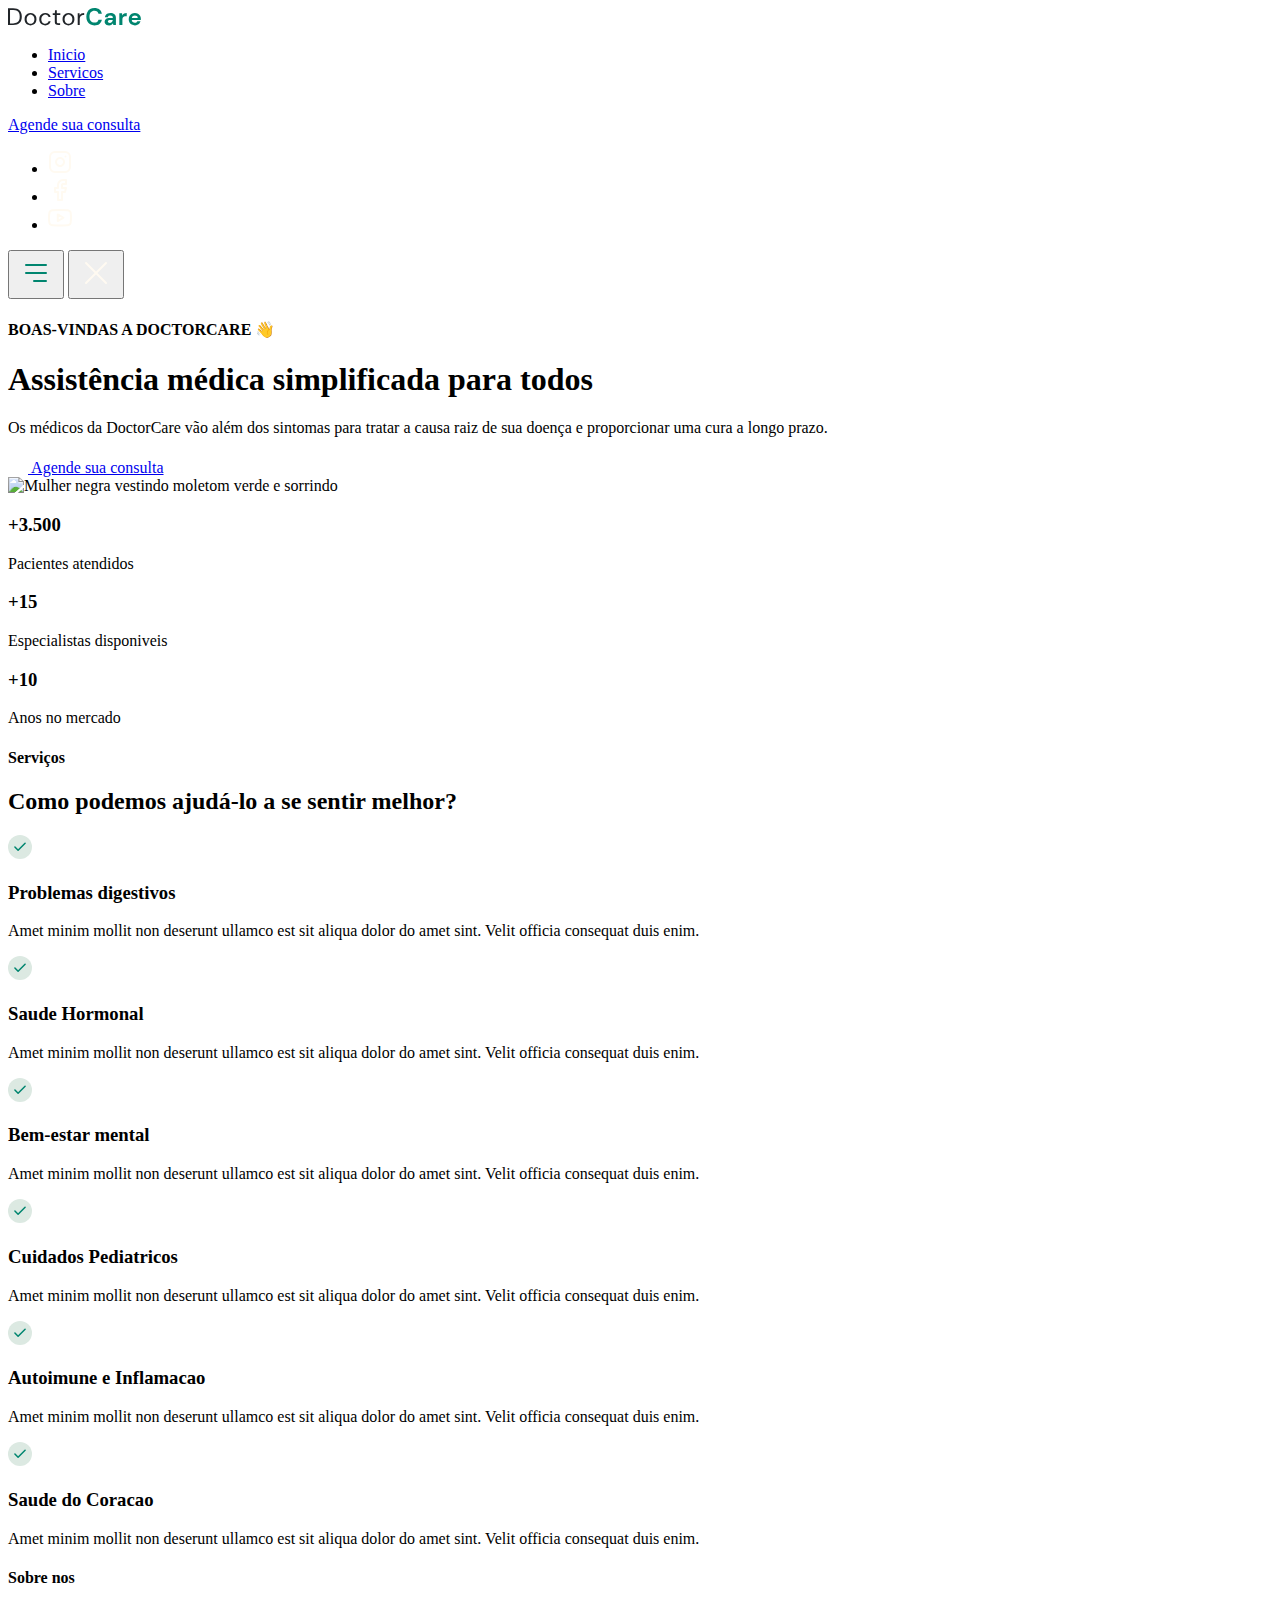
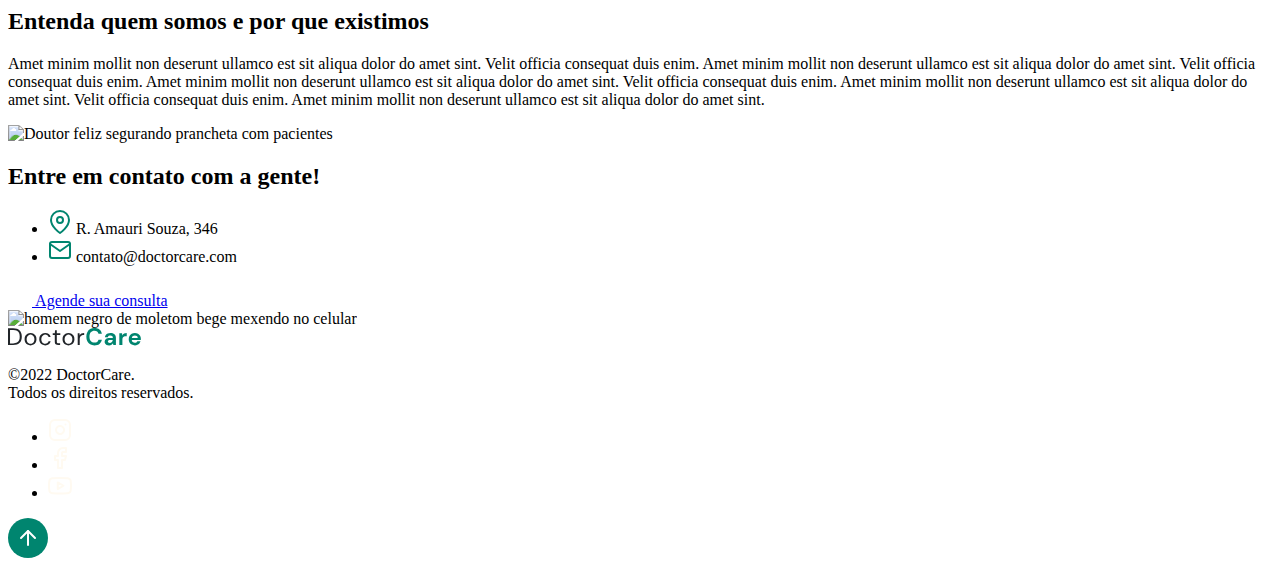
==== commit 14b069cb: "Update index.html" ====
--- a/Projeto.Rocketnlw/index.html
+++ b/Projeto.Rocketnlw/index.html
@@ -5,7 +5,7 @@
     <meta http-equiv="X-UA-Compatible" content="IE=edge" />
     <meta name="viewport" content="width=device-width, initial-scale=1.0" />
     <title>DoctorCare</title>
-    <link rel="stylesheet" href="style.css" />
+    <link rel="stylesheet" href="/style.css" />
     <link rel="preconnect" href="https://fonts.googleapis.com" />
     <link rel="preconnect" href="https://fonts.gstatic.com" crossorigin />
     <link
@@ -734,6 +734,6 @@
     </a>
     <!-- ScrollReveal Lib-->
     <script src="https://unpkg.com/scrollreveal"></script>
-    <script src="main.js"></script>
+    <script src="/main.js"></script>
   </body>
 </html>
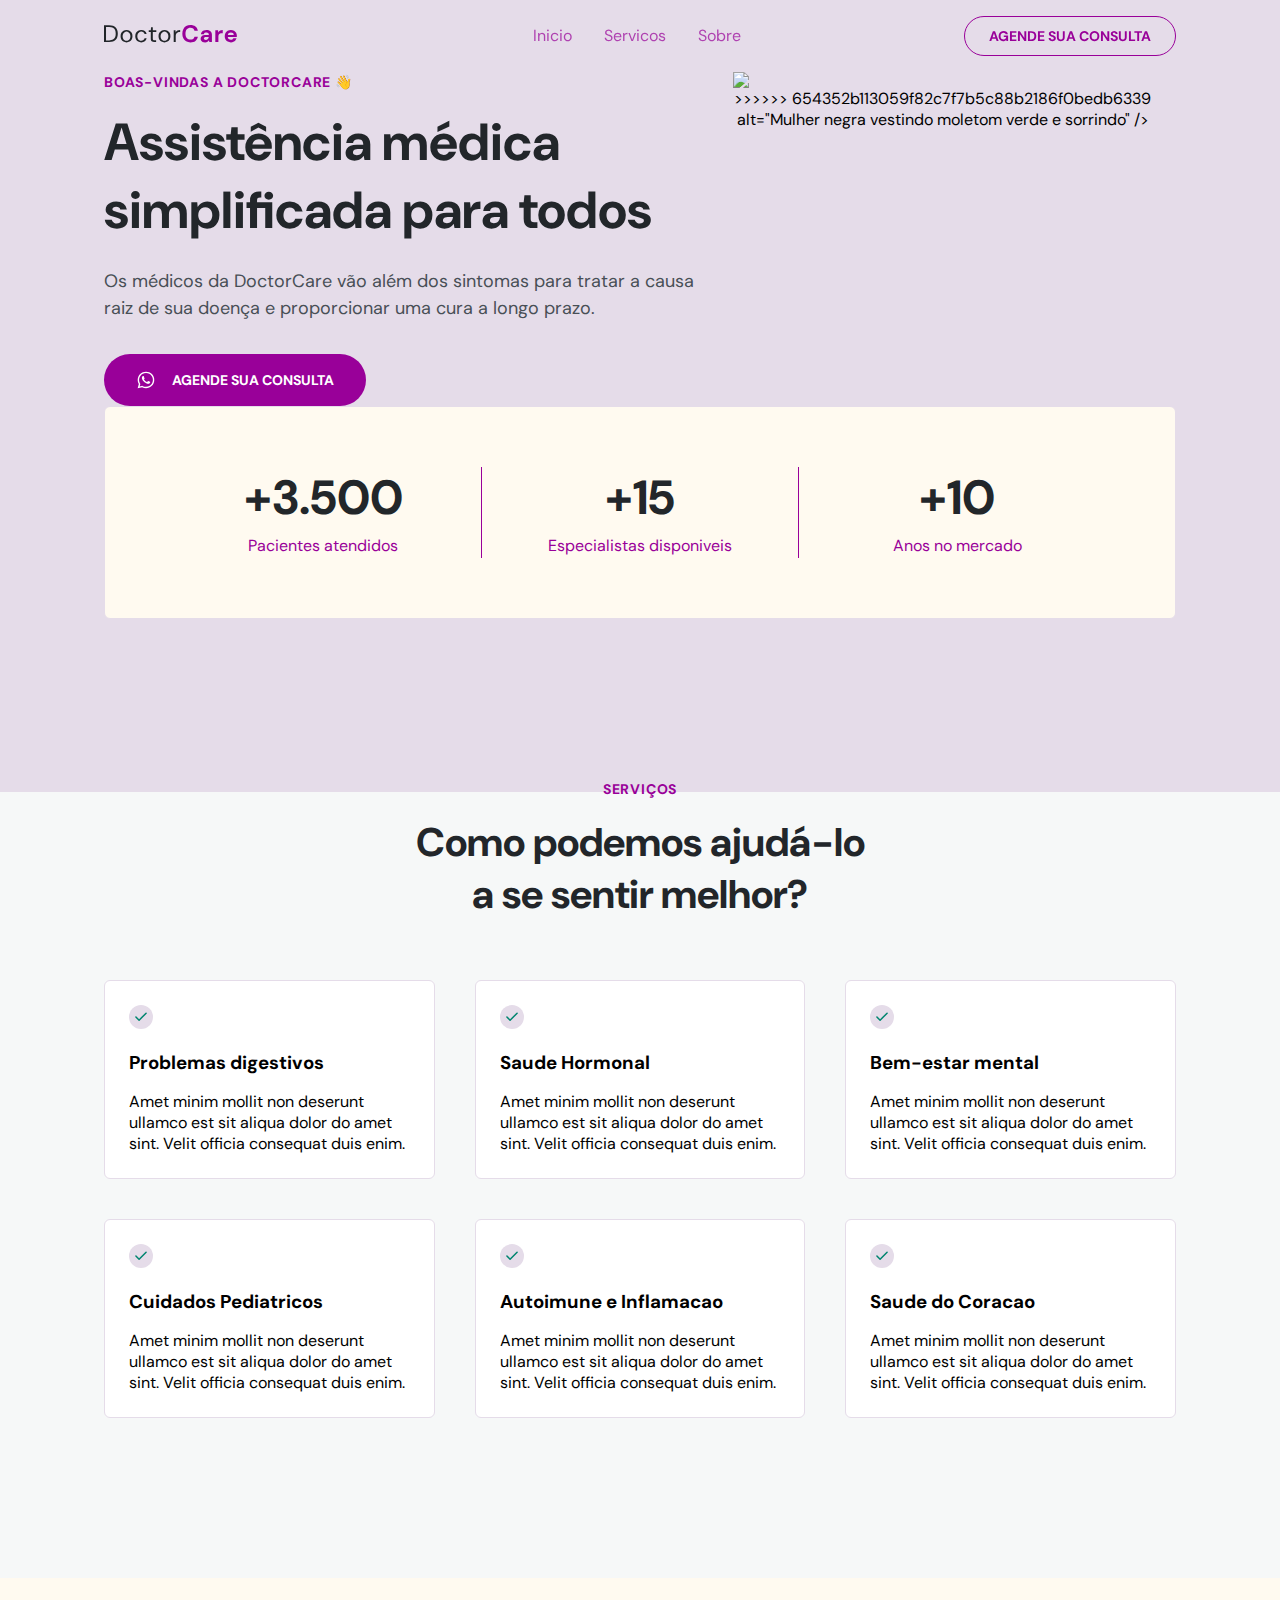
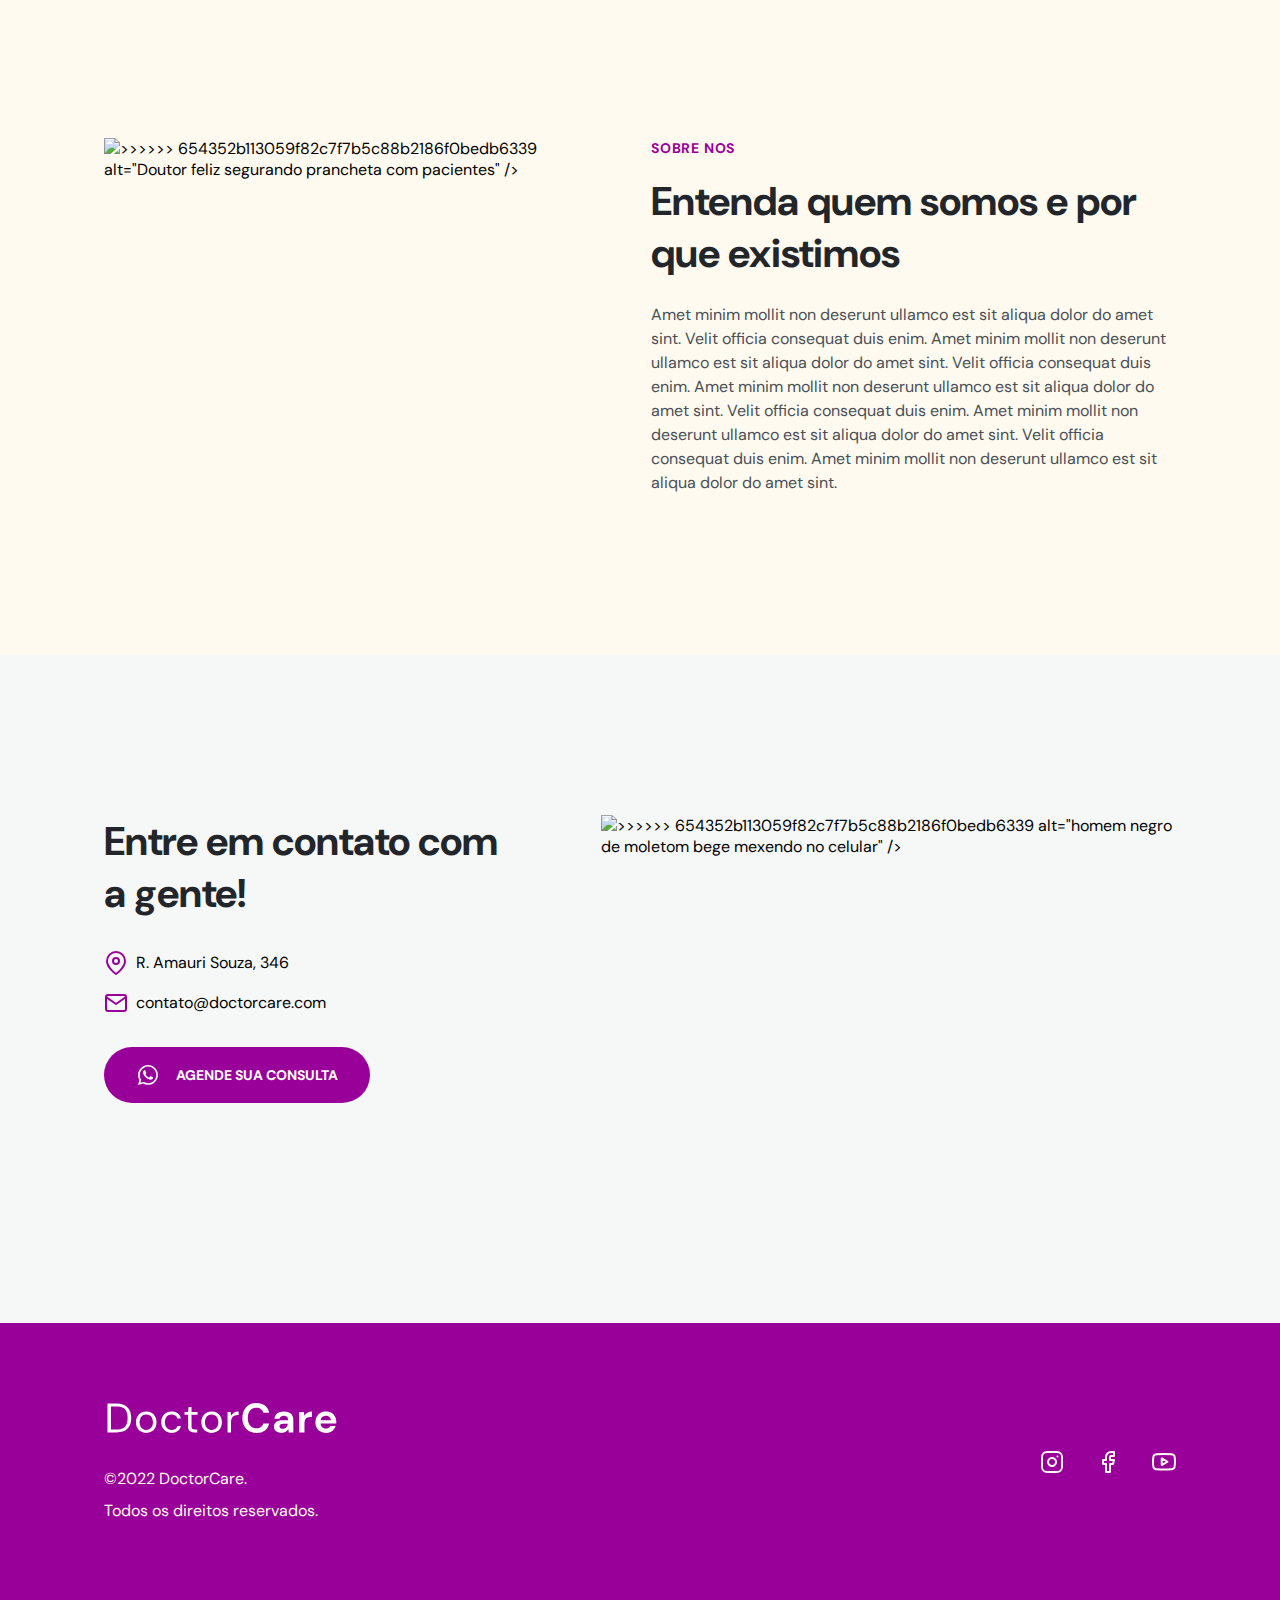
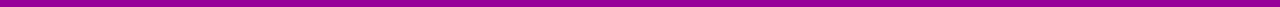
==== commit dc54a6e2: "dia 5- 3" ====
--- a/Projeto.Rocketnlw/index.html
+++ b/Projeto.Rocketnlw/index.html
@@ -5,7 +5,7 @@
     <meta http-equiv="X-UA-Compatible" content="IE=edge" />
     <meta name="viewport" content="width=device-width, initial-scale=1.0" />
     <title>DoctorCare</title>
-    <link rel="stylesheet" href="/style.css" />
+    <link rel="stylesheet" href="./style.css" />
     <link rel="preconnect" href="https://fonts.googleapis.com" />
     <link rel="preconnect" href="https://fonts.gstatic.com" crossorigin />
     <link
@@ -256,7 +256,11 @@
 
         <div class="col-b">
           <img
-            src="/assests/Mulher negra sorrindo com as maos no coracao.png"
+<<<<<<< HEAD
+            src="/assets/Mulher negra sorrindo com as maos no coracao.png"
+=======
+            src="./assests/Mulher negra sorrindo com as maos no coracao.png"
+>>>>>>> 654352b113059f82c7f7b5c88b2186f0bedb6339
             alt="Mulher negra vestindo moletom verde e sorrindo"
           />
         </div>
@@ -460,7 +464,11 @@
 
         <div class="col-b">
           <img
-            src="/assests/Medico branco feliz com paciente e sua mae.png"
+<<<<<<< HEAD
+            src="/assets/Medico branco feliz com paciente e sua mae.png"
+=======
+            src="./assests/Medico branco feliz com paciente e sua mae.png"
+>>>>>>> 654352b113059f82c7f7b5c88b2186f0bedb6339
             alt="Doutor feliz segurando prancheta com pacientes"
           />
         </div>
@@ -554,7 +562,11 @@
 
         <div class="col-b">
           <img
-            src="/assests/homem negro de moleton bege mexendo no celular.png"
+<<<<<<< HEAD
+            src="/assets/homem negro de moleton bege mexendo no celular.png"
+=======
+            src="./assests/homem negro de moleton bege mexendo no celular.png"
+>>>>>>> 654352b113059f82c7f7b5c88b2186f0bedb6339
             alt="homem negro de moletom bege mexendo no celular"
           />
         </div>
@@ -734,6 +746,6 @@
     </a>
     <!-- ScrollReveal Lib-->
     <script src="https://unpkg.com/scrollreveal"></script>
-    <script src="/main.js"></script>
+    <script src="./main.js"></script>
   </body>
 </html>
--- a/Projeto.Rocketnlw/style.css
+++ b/Projeto.Rocketnlw/style.css
@@ -0,0 +1,774 @@
+/*========== GERAL =========*/
+
+*{
+    margin: 0;
+    padding: 0;
+    box-sizing: border-box;
+}
+
+
+:root {
+    --hue: 300;
+
+    --primary-color: hsl(var(--hue), 100%, 30%);
+    --headline:hsl(210, 11%, 15%);
+    --paragraph: hsl(210, 9%, 31%);
+    --brand-beige: hsl(39, 100%, 97%);
+    --brand-light: hsl(calc(var(--hue) - 22) , 23%, 89%);
+    --brand-light-2: hsl(calc(var(--hue) + 10), 14%, 97%);
+    --bg-light: hsl(180, 14%, 97%);
+    --brand-dark: hsl(var(--hue), 100%, 14%);
+
+    font-size: 62.5%;
+
+    --nav-height: 7.2rem;
+}
+
+html {
+    scroll-behavior: smooth;
+}
+
+html,
+body {
+    width: 100%;
+    height: 100%;
+}
+body {
+    font-family: 'DM sans';
+    font-size: 1.6rem;
+
+    text-align: center;
+
+    overflow: overlay;
+
+    background-color: var(--bg-light);
+}
+
+.wrapper{
+    width: min(50rem, 100%);
+    margin-inline: auto;
+    padding-inline: 2.4rem;
+}
+
+ul {
+    list-style: none;
+}
+
+section {
+    padding-block: 10rem;
+}
+
+section header h4 {
+    font-size: 1.4rem;
+    font-weight: 700;
+    line-height: 150%;
+    letter-spacing: 0.08rem;
+    color: var(--primary-color);
+
+    text-transform: uppercase;
+
+    margin-bottom: 1.6rem;
+}
+
+section header h2 {
+    font-size: 3rem;
+    line-height: 3.9rem;
+    
+    color: var(--headline);
+}
+
+section header h1 {
+    font-size: 3.4rem;
+    color: var(--headline);
+    line-height:  130%;
+    margin-bottom: 2.4rem;
+}
+
+section .content p {
+    font-weight: 400;
+    font-size: 1.6rem;
+    line-height: 150%;
+    color: var(--paragraph);
+}
+
+.button {
+    background: var(--primary-color);
+
+    border: none;
+    border-radius: 4rem;   
+
+    margin-bottom: 6rem;
+
+    padding: 1.6rem 3.2rem;
+    width: fit-content;
+
+    color:white;
+    text-transform: uppercase;
+    font-size: 1.4rem;
+    font-weight: 700;
+
+    display: flex;
+    align-items: center;
+    justify-content: center;
+    gap: 1.6rem;
+
+    text-decoration: none;
+
+    transition: background 200ms;
+}
+
+.button:hover {
+    background-color: var(--brand-dark);
+}
+
+img {
+    max-width: 100%;
+}
+
+.social-links {
+    display: flex;
+    justify-content: center;
+    align-items: center;
+    gap: 3.2rem;
+}
+
+/*===CUSTOM-COLORS====*/
+#services .card circle {
+    fill: var(--brand-light)
+}
+
+#navigation .logo path[fill*="#00856F"],
+#backToTopButton circle {
+    fill: var(--primary-color);
+}
+
+button.open-menu path[stroke="#00856F"],
+#contact li path {
+    stroke: var(--primary-color);
+}
+body.menu-expanded #navigation .logo path,
+#navigation.scroll .logo path {
+    fill: white;
+}
+
+#navigation.scroll button.open-menu path[stroke="#00856F"]{
+    stroke: white;
+}
+ 
+
+/*=========== NAVIGATION =========*/
+
+nav {
+    display: flex;
+
+    height: var(--nav-height);
+
+    position: fixed;
+    top: 0;
+    width: 100vw;
+
+    z-index: 100;
+}
+
+nav .wrapper {
+    display: flex;
+    align-items: center;
+    justify-content: space-between;
+}
+
+nav.scroll {
+    background-color: var(--primary-color);
+}
+
+nav button {
+    background: none;
+    border: none;
+    cursor: pointer;
+}
+
+nav .menu,
+nav .close-menu {
+    position: fixed;
+}
+/*==================== Menu-Expanded ==================*/
+body.menu-expanded {
+    overflow: hidden;
+}
+
+body.menu-expanded > :not(nav) {
+    display: none;
+}
+
+.menu, 
+.close-menu,
+body.menu-expanded .open-menu{
+    opacity: 0;
+    visibility: hidden;
+}
+
+body.menu-expanded .menu,
+body.menu-expanded .close-menu {
+    opacity: 1;
+    visibility: visible;
+}
+
+.menu {
+    transform: translateY(100%);
+}
+
+body.menu-expanded .menu {
+    top: 0;
+    left: 0;
+    background-color: var(--primary-color);
+
+    width: 100vw;
+    height: 180vw;
+
+    padding-top: var(--nav-height);
+
+    transition: transform 300ms;
+
+    transform: translateY(0);
+
+}
+
+.menu ul:nth-child(1) {
+    display: flex;
+    flex-direction: column;
+    gap: 4.8rem;
+
+    margin-top: 6rem;
+
+    font-weight: 700;
+    font-size: 2.4rem;
+    line-height: 3.1rem;
+
+    
+}
+
+.menu ul li a {
+    color: white;
+    text-decoration: none;
+}
+
+.menu .button {
+    background-color: white ;
+    border-radius: 4rem;
+    font-weight: 700;
+    font-size: 1.8rem;
+    line-height: 2.3rem;
+    text-transform: uppercase;
+    text-decoration: none;
+
+    color: var(--primary-color);
+
+    display: inline-block;
+    padding: 1.6rem 3.2rem;
+
+    margin-top: 4.8rem;
+    margin-bottom: 8rem;
+
+}
+
+.menu .button:hover {
+    background-color: var(--primary-color);
+    color: white;
+
+    filter: brightness(1.2);
+}
+
+body.menu-expanded .logo,
+body.menu-expanded button {
+    position: relative;
+    z-index: 100;
+}
+
+body.menu-expanded .logo  path {
+    fill: white;
+}
+
+body.menu-expanded button path {
+    stroke: white;
+}
+
+/*========#HOME=========*/
+#home {
+    padding-block: 0;
+    padding-top: calc(4.1rem + var(--nav-height));
+}
+
+#home::before {
+    content: "";
+    width: 100%;
+    height: calc(76% + var(--nav-height));
+    background-color: var(--brand-light);
+    display: block;
+
+    position: absolute;
+    top: 0;
+    left: 0;
+    z-index: -1;
+}
+
+#home p {
+    font-size: 1.8rem;
+    line-height: 150%;
+    font-weight: 400;
+    color: var(--paragraph);
+    margin-bottom: 3.2rem;
+}
+
+#home img {
+    width: 26.4rem;
+    display: block;
+    margin-inline: auto;
+    object-position: 0 2rem;
+}
+
+#home .button {
+    margin-inline: auto;
+}
+
+#home .stats {
+    width: 100%;
+    padding-block: 4rem;
+    margin-inline: auto;
+
+
+    background-color: var(--brand-beige);
+    border: 1px solid var(--brand-light);
+    border-radius: 0.6rem;
+
+    display: flex;
+    flex-direction: column;
+    justify-content: center;
+    gap: 6rem;
+
+
+
+}
+
+#home .stat h3 {
+    font-size: 4.8rem;
+    color: var(--headline);
+    line-height: 130%;
+
+    margin-bottom: 0.4rem;
+}
+
+#home .stat p {
+    margin: 0;
+    color: var(--primary-color);
+    font-size: 1.6rem;
+    line-height: 150%;
+}
+
+/*================SERVICES==========*/
+#services .cards {
+    display: flex;
+    flex-direction: column;
+    gap: 3.2rem;
+}
+
+#services .cards h2 {
+    margin-bottom: 6rem;
+}
+
+.card {
+    padding: 2.4rem;
+    text-align: left;
+
+    background: white;
+
+
+    border: 1px solid var(--brand-light);
+    border-radius: .6rem;
+}
+
+#services .card h3 {
+    margin-block: 1.6rem;
+}
+
+#services header {
+    margin-bottom: 6rem;
+}
+
+/*==============ABOUT=============*/
+#about {
+    text-align: left;
+    background-color: var(--brand-beige);
+}
+#about header h2 {
+    margin-bottom: 2.4rem;
+}
+
+#about .content p {
+    margin-top: 2.4rem;
+    margin-bottom: 6rem;
+}
+
+/*==================CONTACT=================*/
+#contact {
+    text-align: left;
+}
+
+#contact header {
+    margin-bottom: 3.2rem;
+}
+
+#contact ul {
+    display: flex;
+    flex-direction: column;
+    gap: 1.6rem;
+
+    margin-bottom: 3.2rem;
+}
+
+#contact ul li {
+    display: flex;
+    align-items: center;
+    gap: 0.8rem;
+}
+
+/*====================FOOTER==================*/
+footer {
+    background-color: var(--primary-color);
+    padding-block: 6rem;
+
+    text-align: left;
+
+    color: white;
+}
+
+footer .logo {
+    display: inline-block;
+    margin-bottom: 2.4rem;
+}
+
+footer .logo svg {
+    width: 23.6rem;
+    height: 3.1rem;
+}
+
+footer .logo path {
+    fill: white;
+}
+
+footer p {
+    color: var(--brand-beige);
+    line-height: 2;
+
+    margin-bottom: 3.2rem;
+}
+
+footer .social-links {
+    justify-content: flex-start;
+}
+
+
+/*==BACK-TO-TOP==*/
+#backToTopButton {
+    position: fixed;
+    bottom: 1rem;
+    right: 2.5rem;
+
+    opacity: 0;
+    visibility: hidden;
+
+    transform: translateY(100%);
+    transition: 200ms;
+}
+
+#backToTopButton.show {
+    opacity: 1;
+    visibility: visible;
+    transform: translateY(0);
+}
+
+/*=================RESPONSIVO=============*/
+@media (min-width: 1024px) {
+
+    /*===GERAL=====*/
+    body {
+        overflow: auto;
+    }
+    .wrapper {
+        width: min(112rem, 100%);
+        display: grid;
+    }
+
+    .col-a {
+        grid-area: A;
+    }
+
+    .col-b {
+        grid-area: B;
+    }
+
+    section {
+        padding-block: 16rem;
+    }
+
+    section header h2 {
+        font-size: 4rem;
+        line-height: 5.2rem;
+    }
+
+
+
+
+    /*===NAVIGATION===*/
+
+    /*===RESET===*/
+    nav#navigation .wrapper * {
+        margin: 0;
+        padding: 0;
+        visibility: initial;
+        display: initial;
+        opacity: initial;
+        flex-direction: initial;
+        position: initial;
+        font-size: initial;
+        transform: initial;
+        color: initial;
+        background-color: initial;
+        font-weight: initial;
+        filter: initial;
+    }
+
+    nav#navigation .close-menu,
+    nav#navigation .open-menu,
+    nav#navigation .social-links {
+        display: none;
+    }
+
+    nav#navigation .menu {
+        display: flex;
+        align-items: center;
+        justify-content: space-between;
+        width: 60%;
+    }
+
+    nav#navigation .menu ul:nth-child(1) {
+        display: flex;
+        gap: 3.2rem;
+        
+    }
+
+    nav#navigation .menu ul li a {
+        color: var(--primary-color);
+
+        opacity: 0.7;
+    }
+
+    nav#navigation .menu a.button {
+        display: flex;
+        justify-content: center;
+        align-items: center;
+        padding: 1rem 2.4rem;
+
+        border: 1px solid var(--primary-color);
+        border-radius: 4rem;
+
+        color: var(--primary-color);
+
+        font-weight: 700;
+        font-size: 1.4rem;
+        line-height: 1.8rem;
+        text-transform: uppercase;
+    }
+
+    nav#navigation .menu a.button:hover {
+        background-color: var(--primary-color);
+        border: none;
+        color: white;
+    }
+
+    nav#navigation.scroll .menu ul li a {
+        color: var(--brand-light-2);
+        opacity: 0.6;
+    }
+
+    nav#navigation.scroll .menu a.button {
+        border-color: white;
+        color: white;
+    }
+
+    nav#navigation .menu li a {
+        transition: opacity .4s;
+    }
+
+    nav#navigation .menu li a:hover {
+        opacity: 1;
+        font-weight: 700;
+    }
+
+    nav#navigation .menu li a::after {
+        content: '';
+        width: 0%;
+        height: 2px;
+        background-color: var(--primary-color);
+
+        position: relative;
+        bottom: -2rem;
+        left: -0.5rem;
+        
+        display: block;
+
+        transition: width 0.2s;
+    }
+
+    nav#navigation.scroll .menu li a::after {
+        background-color: white;
+
+    }
+
+    nav#navigation .menu li a:hover::after {
+        padding-inline: 0.8rem;
+        width: 100%;
+    }
+
+
+    nav#navigation.scroll .menu li a:hover {
+        opacity: 1;
+    }
+
+    nav#navigation.scroll .menu a.button:hover {
+        background-color: var(--primary-color);
+        filter: brightness(1.3);
+        border: none;
+    }
+
+    /*=====HOME=====*/
+    #home::before {
+        height: calc(96% - var(--nav-height));
+    }
+    #home {
+        padding-top: var(--nav-height);
+    }
+
+    #home .wrapper {
+        grid-template-columns: 60.5rem 1fr;
+        grid-template-areas: 
+        'A B'
+        'C C';
+    }
+
+    #home .col-a {
+        text-align: left;
+        align-self: center;
+    }
+
+    #home h1 {
+        font-size: 5.2rem;
+    }
+
+    #home .cotent p {
+        font-size: 1.8rem;
+    }
+    
+    #home .stats {
+        grid-area: C;
+        flex-direction: row;
+        padding: 6rem;
+        gap: 0;
+    }
+
+    #home .stats .stat + .stat {
+        border-left: 1px solid var(--primary-color);
+    }
+
+    #home .stats .stat {
+        flex: 1;
+    }
+
+    #home .button {
+        margin: 0;
+    }
+
+    #home img {
+        width: 42rem;
+    }
+
+    /*=====SERVICES=====*/
+    #services h2 {
+        width: 47rem;
+        margin-inline: auto;
+    }
+
+    #services .cards {
+        flex-direction: row;
+        flex-wrap: wrap;
+        gap: 4rem;
+    }
+
+    #services .card {
+        width: 30%;
+        flex-grow: 1;
+    }
+
+    /*=====ABOUT=======*/
+    #about .wrapper {
+        grid-template-columns: 48rem 1fr;
+        grid-template-areas: 'B A';
+        gap: 6.7rem;
+    }
+
+    #about .col-a {
+        align-self: center;
+    }
+
+    #about .content p {
+        margin-bottom: 0;
+    }
+
+    /*============CONTACT==========*/
+
+    #contact .wrapper {
+        grid-template-columns: 1fr 57.5rem;
+        grid-template-areas: 'A B';
+    }
+
+    #contact h2 {
+        width: 40.4rem;
+    }
+
+        /*============FOOTER==========*/
+
+    footer {
+        padding-block: 8rem;
+    }    
+    footer .wrapper {
+        grid-template-columns: 1fr 1fr;
+        grid-template-areas: 'A B';
+    }
+
+    footer .col-a {
+        align-self: center;
+    }
+
+    footer .col-b {
+        align-self: center;
+        justify-self: flex-end;
+    }
+    footer p {
+        margin-bottom: 0;
+    }
+
+
+
+
+
+
+
+
+
+
+
+
+
+
+
+
+
+}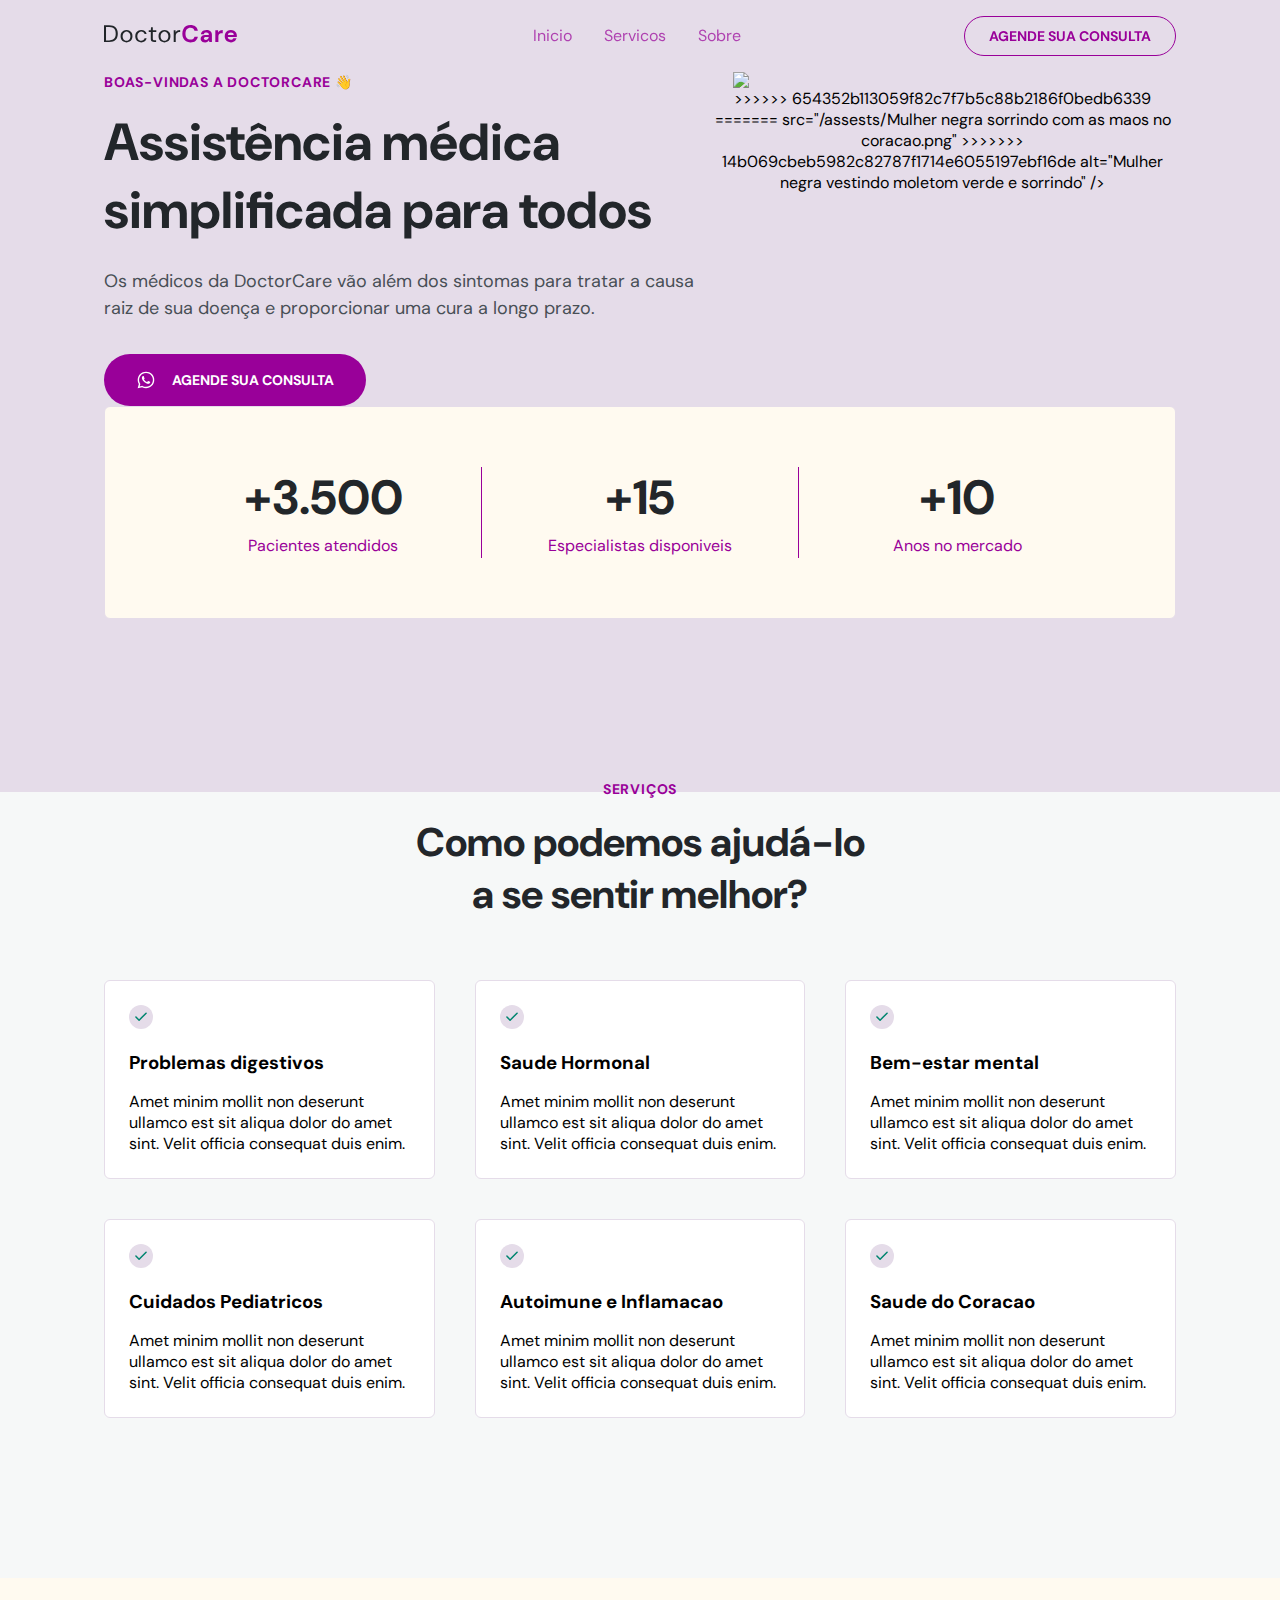
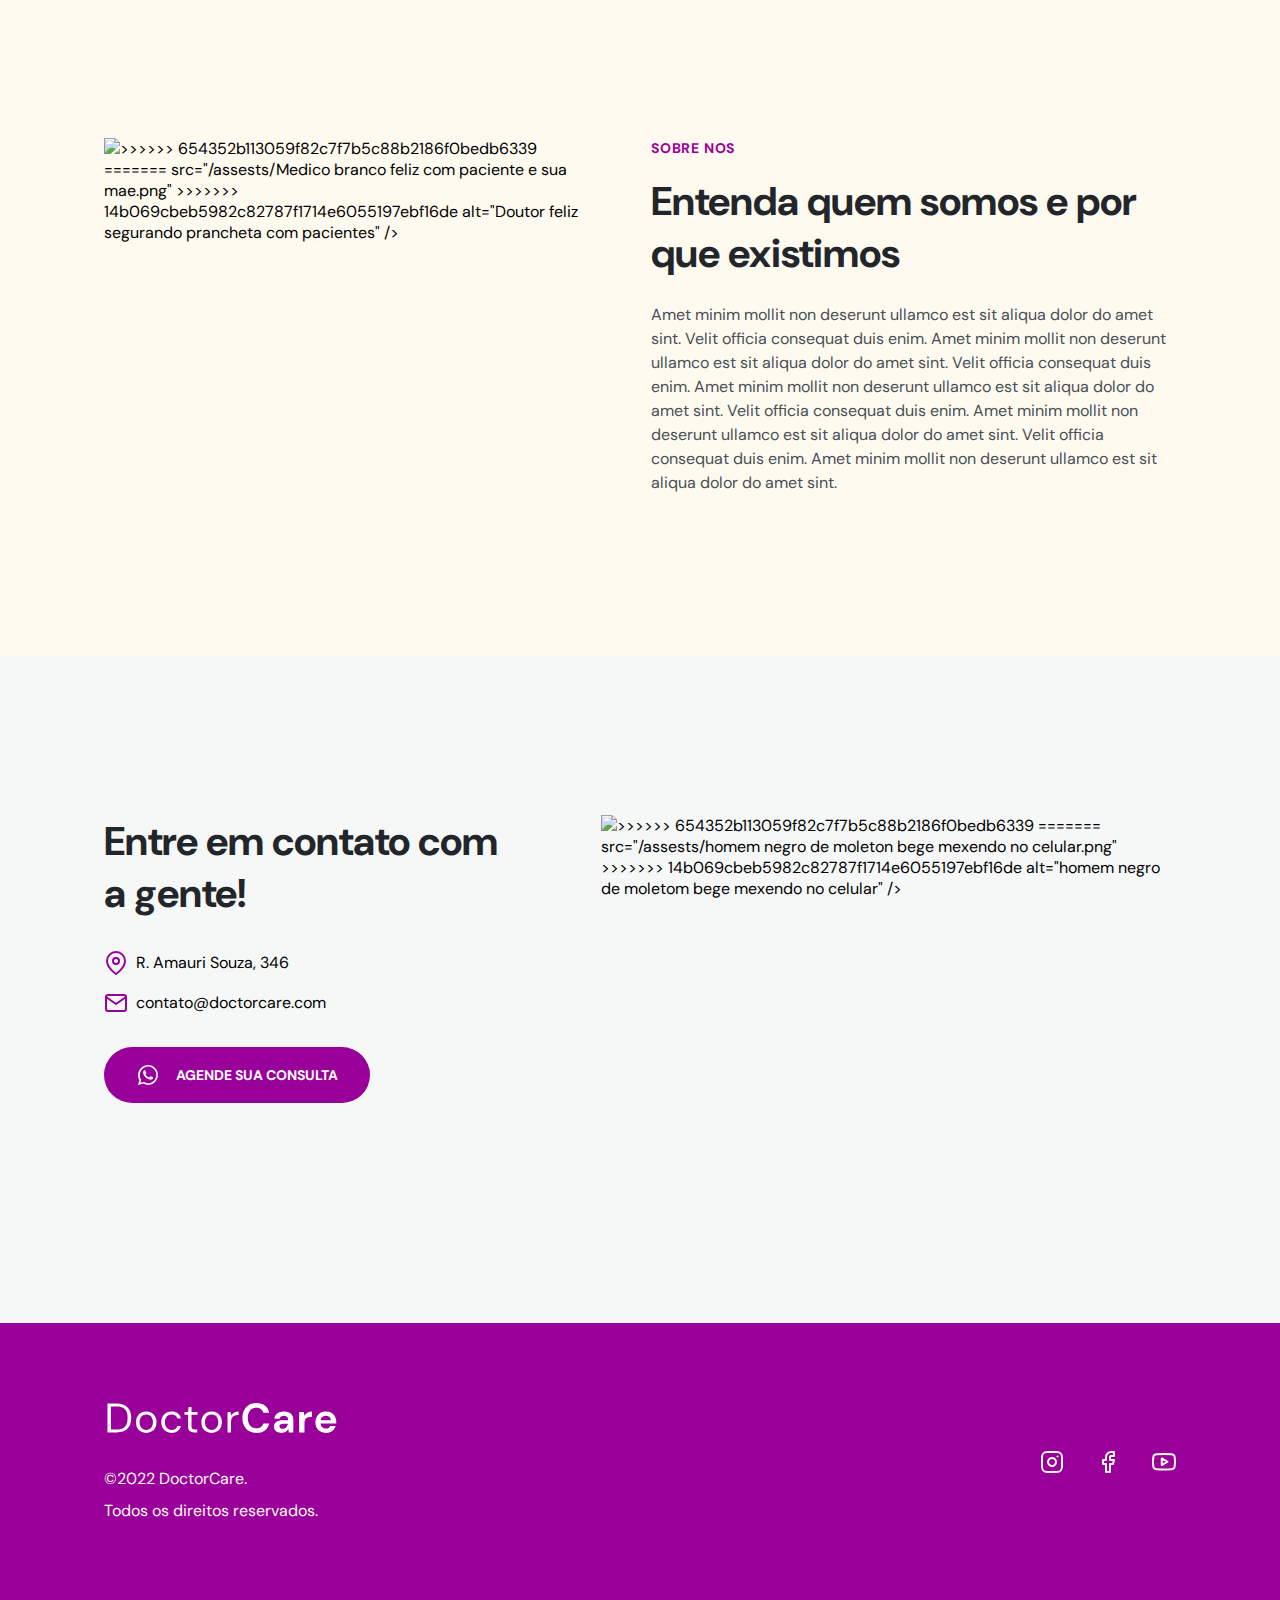
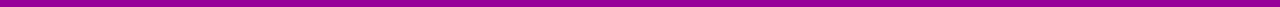
==== commit 0125662e: "Merge branch 'main' of https://github.com/YuriPureza/nlw" ====
--- a/Projeto.Rocketnlw/index.html
+++ b/Projeto.Rocketnlw/index.html
@@ -5,7 +5,7 @@
     <meta http-equiv="X-UA-Compatible" content="IE=edge" />
     <meta name="viewport" content="width=device-width, initial-scale=1.0" />
     <title>DoctorCare</title>
-    <link rel="stylesheet" href="./style.css" />
+    <link rel="stylesheet" href="style.css" />
     <link rel="preconnect" href="https://fonts.googleapis.com" />
     <link rel="preconnect" href="https://fonts.gstatic.com" crossorigin />
     <link
@@ -255,14 +255,13 @@
         </div>
 
         <div class="col-b">
-          <img
-<<<<<<< HEAD
-            src="/assets/Mulher negra sorrindo com as maos no coracao.png"
-=======
-            src="./assests/Mulher negra sorrindo com as maos no coracao.png"
->>>>>>> 654352b113059f82c7f7b5c88b2186f0bedb6339
-            alt="Mulher negra vestindo moletom verde e sorrindo"
-          />
+          <img <<<<<<< HEAD <<<<<<< HEAD src="/assets/Mulher negra sorrindo com
+          as maos no coracao.png" ======= src="./assests/Mulher negra sorrindo
+          com as maos no coracao.png" >>>>>>>
+          654352b113059f82c7f7b5c88b2186f0bedb6339 ======= src="/assests/Mulher
+          negra sorrindo com as maos no coracao.png" >>>>>>>
+          14b069cbeb5982c82787f1714e6055197ebf16de alt="Mulher negra vestindo
+          moletom verde e sorrindo" />
         </div>
 
         <div class="stats">
@@ -463,14 +462,13 @@
         </div>
 
         <div class="col-b">
-          <img
-<<<<<<< HEAD
-            src="/assets/Medico branco feliz com paciente e sua mae.png"
-=======
-            src="./assests/Medico branco feliz com paciente e sua mae.png"
->>>>>>> 654352b113059f82c7f7b5c88b2186f0bedb6339
-            alt="Doutor feliz segurando prancheta com pacientes"
-          />
+          <img <<<<<<< HEAD <<<<<<< HEAD src="/assets/Medico branco feliz com
+          paciente e sua mae.png" ======= src="./assests/Medico branco feliz com
+          paciente e sua mae.png" >>>>>>>
+          654352b113059f82c7f7b5c88b2186f0bedb6339 ======= src="/assests/Medico
+          branco feliz com paciente e sua mae.png" >>>>>>>
+          14b069cbeb5982c82787f1714e6055197ebf16de alt="Doutor feliz segurando
+          prancheta com pacientes" />
         </div>
       </div>
     </section>
@@ -561,14 +559,13 @@
         </div>
 
         <div class="col-b">
-          <img
-<<<<<<< HEAD
-            src="/assets/homem negro de moleton bege mexendo no celular.png"
-=======
-            src="./assests/homem negro de moleton bege mexendo no celular.png"
->>>>>>> 654352b113059f82c7f7b5c88b2186f0bedb6339
-            alt="homem negro de moletom bege mexendo no celular"
-          />
+          <img <<<<<<< HEAD <<<<<<< HEAD src="/assets/homem negro de moleton
+          bege mexendo no celular.png" ======= src="./assests/homem negro de
+          moleton bege mexendo no celular.png" >>>>>>>
+          654352b113059f82c7f7b5c88b2186f0bedb6339 ======= src="/assests/homem
+          negro de moleton bege mexendo no celular.png" >>>>>>>
+          14b069cbeb5982c82787f1714e6055197ebf16de alt="homem negro de moletom
+          bege mexendo no celular" />
         </div>
       </div>
     </section>
@@ -746,6 +743,6 @@
     </a>
     <!-- ScrollReveal Lib-->
     <script src="https://unpkg.com/scrollreveal"></script>
-    <script src="./main.js"></script>
+    <script src="/main.js"></script>
   </body>
 </html>
